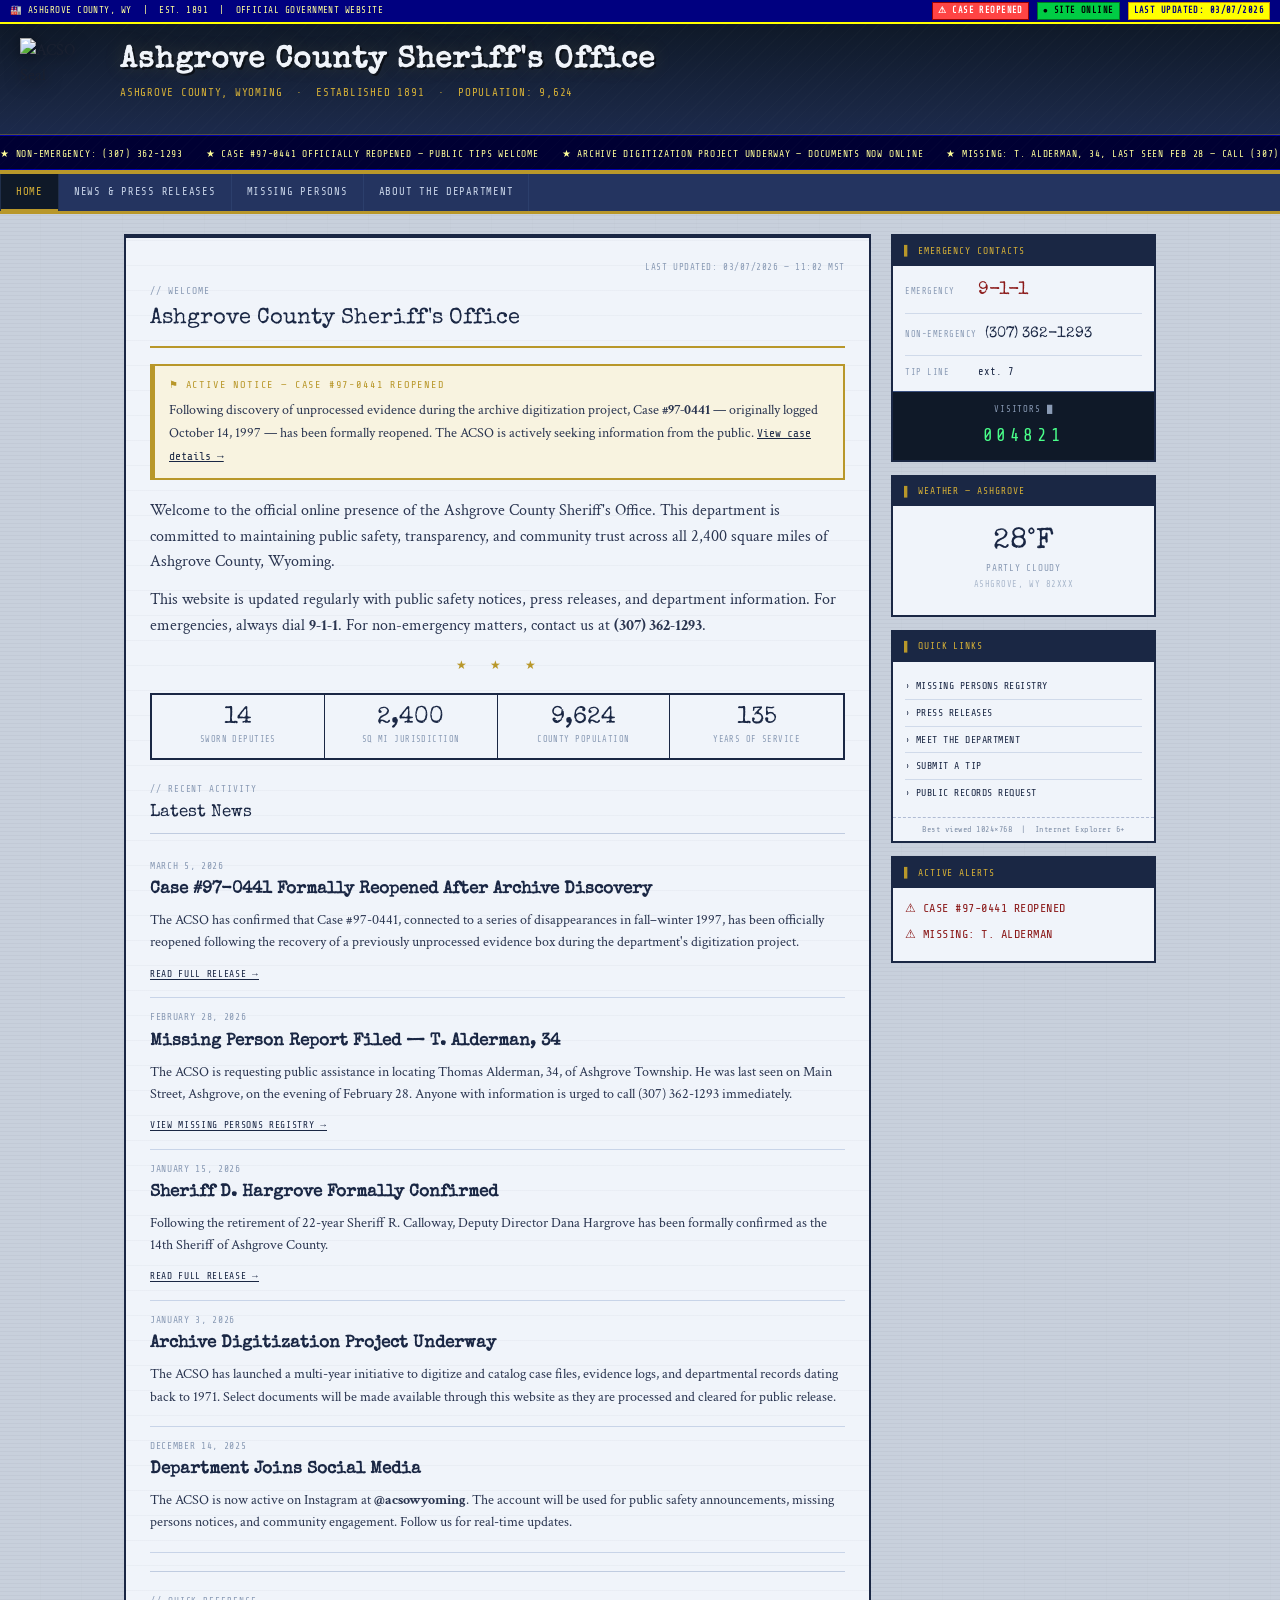
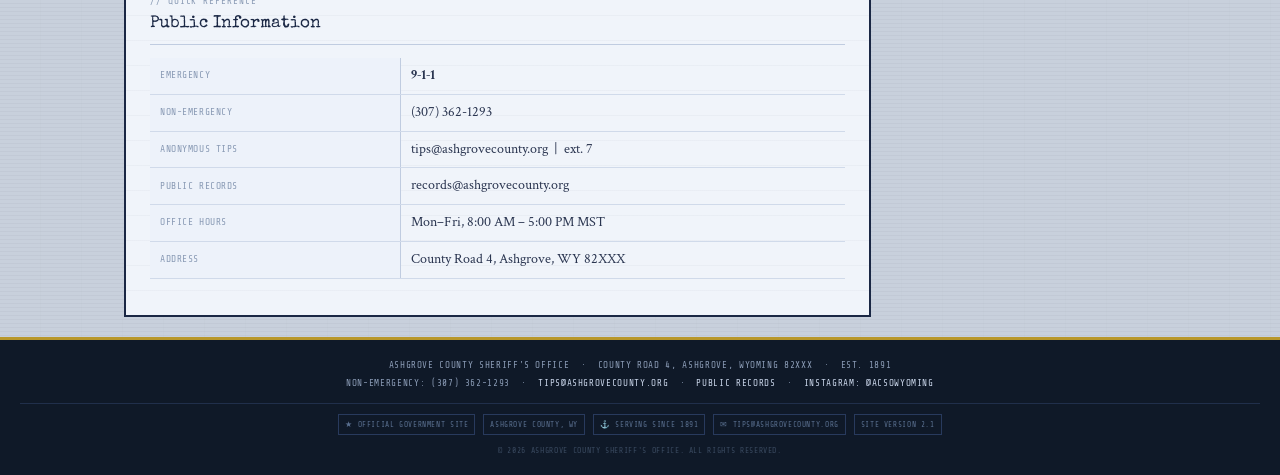
==== index.html @ 9a5e0163 "Rename Park County Police Instagram Handles.html to index.html" ====
<!DOCTYPE html>
<html lang="en">
<head>
  <meta charset="UTF-8"/>
  <meta name="viewport" content="width=device-width, initial-scale=1.0"/>
  <title>Ashgrove County Sheriff's Office — Official Site</title>
  <link rel="stylesheet" href="style.css"/>
</head>
<body>

<!-- 90s TOP BAR -->
<div id="topbar">
  <div id="topbar-left">&#127981; ASHGROVE COUNTY, WY &nbsp;|&nbsp; EST. 1891 &nbsp;|&nbsp; OFFICIAL GOVERNMENT WEBSITE</div>
  <div id="topbar-right">
    <span class="topbar-badge red">&#9888; CASE REOPENED</span>
    <span class="topbar-badge green">&#9679; SITE ONLINE</span>
    <span class="topbar-badge">Last Updated: 03/07/2026</span>
  </div>
</div>

<!-- HEADER -->
<div id="header">
  <div id="header-top">
    <img src="Ashgrove_County_Logo.png" alt="ACSO Seal"/>
    <div id="header-title">
      <h1>Ashgrove County Sheriff's Office</h1>
      <p>Ashgrove County, Wyoming &nbsp;&middot;&nbsp; Established 1891 &nbsp;&middot;&nbsp; Population: 9,624</p>
    </div>
  </div>
  <div class="marquee-bar">
    <span class="marquee-inner">&#9733; NON-EMERGENCY: (307) 362-1293 &nbsp;&nbsp; &#9733; CASE #97-0441 OFFICIALLY REOPENED &mdash; PUBLIC TIPS WELCOME &nbsp;&nbsp; &#9733; ARCHIVE DIGITIZATION PROJECT UNDERWAY &mdash; DOCUMENTS NOW ONLINE &nbsp;&nbsp; &#9733; MISSING: T. ALDERMAN, 34, LAST SEEN FEB 28 &mdash; CALL (307) 362-1293 &nbsp;&nbsp; &#9733; SERVING ASHGROVE COUNTY SINCE 1891 &nbsp;&nbsp; &#9733; ANONYMOUS TIP LINE: tips@ashgrovecounty.org &nbsp;&nbsp;</span>
  </div>
</div>

<!-- NAV -->
<nav>
  <button id="nav-toggle" onclick="document.getElementById('nav-menu').classList.toggle('open')">
    <div class="bars"><span></span><span></span><span></span></div>
    <span class="menu-label" id="menu-label-text">Menu</span>
  </button>
  <div id="nav-menu">
    <a href="#" id="nav-home" class="active" onclick="showPage('home',this);return false;">Home</a>
    <a href="#" id="nav-news" onclick="showPage('news',this);return false;">News &amp; Press Releases</a>
    <a href="#" id="nav-missing" onclick="showPage('missing',this);return false;">Missing Persons</a>
    <a href="#" id="nav-about" onclick="showPage('about',this);return false;">About the Department</a>
  </div>
</nav>

<!-- WRAPPER -->
<div id="wrapper">

  <!-- ══════════ HOME ══════════ -->
  <div id="page-home" class="page active">
    <div class="page-layout">
    <main>
      <div class="last-updated">Last updated: 03/07/2026 — 11:02 MST</div>
      <div class="page-title"><span>// Welcome</span>Ashgrove County Sheriff's Office</div>

      <div class="alert-box">
        <div class="alert-title">&#9873; Active Notice &mdash; Case #97-0441 Reopened</div>
        <p style="margin:0;">Following discovery of unprocessed evidence during the archive digitization project, Case <strong>#97-0441</strong> — originally logged October 14, 1997 — has been formally reopened. The ACSO is actively seeking information from the public. <a href="#" onclick="goTo('missing');return false;" style="color:var(--navy); font-family:'Share Tech Mono',monospace; font-size:0.78em;">View case details &rarr;</a></p>
      </div>

      <p>Welcome to the official online presence of the Ashgrove County Sheriff's Office. This department is committed to maintaining public safety, transparency, and community trust across all 2,400 square miles of Ashgrove County, Wyoming.</p>
      <p>This website is updated regularly with public safety notices, press releases, and department information. For emergencies, always dial <strong>9-1-1</strong>. For non-emergency matters, contact us at <strong>(307) 362-1293</strong>.</p>

      <div class="divider-stars">&#9733; &nbsp; &#9733; &nbsp; &#9733;</div>

      <div class="stats-bar">
        <div class="stat-item"><div class="stat-number">14</div><div class="stat-label">Sworn Deputies</div></div>
        <div class="stat-item"><div class="stat-number">2,400</div><div class="stat-label">Sq Mi Jurisdiction</div></div>
        <div class="stat-item"><div class="stat-number">9,624</div><div class="stat-label">County Population</div></div>
        <div class="stat-item"><div class="stat-number">135</div><div class="stat-label">Years of Service</div></div>
      </div>

      <div class="section-title"><span>// Recent Activity</span>Latest News</div>

      <div class="news-item">
        <div class="date">March 5, 2026</div>
        <h3>Case #97-0441 Formally Reopened After Archive Discovery</h3>
        <p>The ACSO has confirmed that Case #97-0441, connected to a series of disappearances in fall–winter 1997, has been officially reopened following the recovery of a previously unprocessed evidence box during the department's digitization project.</p>
        <a href="#" class="read-more" onclick="goTo('news');return false;">Read full release &rarr;</a>
      </div>

      <div class="news-item">
        <div class="date">February 28, 2026</div>
        <h3>Missing Person Report Filed — T. Alderman, 34</h3>
        <p>The ACSO is requesting public assistance in locating Thomas Alderman, 34, of Ashgrove Township. He was last seen on Main Street, Ashgrove, on the evening of February 28. Anyone with information is urged to call (307) 362-1293 immediately.</p>
        <a href="#" class="read-more" onclick="goTo('missing');return false;">View missing persons registry &rarr;</a>
      </div>

      <div class="news-item">
        <div class="date">January 15, 2026</div>
        <h3>Sheriff D. Hargrove Formally Confirmed</h3>
        <p>Following the retirement of 22-year Sheriff R. Calloway, Deputy Director Dana Hargrove has been formally confirmed as the 14th Sheriff of Ashgrove County.</p>
        <a href="#" class="read-more" onclick="goTo('news');return false;">Read full release &rarr;</a>
      </div>

      <div class="news-item">
        <div class="date">January 3, 2026</div>
        <h3>Archive Digitization Project Underway</h3>
        <p>The ACSO has launched a multi-year initiative to digitize and catalog case files, evidence logs, and departmental records dating back to 1971. Select documents will be made available through this website as they are processed and cleared for public release.</p>
      </div>

      <div class="news-item">
        <div class="date">December 14, 2025</div>
        <h3>Department Joins Social Media</h3>
        <p>The ACSO is now active on Instagram at <strong>@acsowyoming</strong>. The account will be used for public safety announcements, missing persons notices, and community engagement. Follow us for real-time updates.</p>
      </div>

      <div class="divider"></div>
      <div class="section-title"><span>// Quick Reference</span>Public Information</div>
      <table class="info-table">
        <tr><td>Emergency</td><td><strong>9-1-1</strong></td></tr>
        <tr><td>Non-Emergency</td><td>(307) 362-1293</td></tr>
        <tr><td>Anonymous Tips</td><td>tips@ashgrovecounty.org &nbsp;|&nbsp; ext. 7</td></tr>
        <tr><td>Public Records</td><td>records@ashgrovecounty.org</td></tr>
        <tr><td>Office Hours</td><td>Mon–Fri, 8:00 AM – 5:00 PM MST</td></tr>
        <tr><td>Address</td><td>County Road 4, Ashgrove, WY 82XXX</td></tr>
      </table>
    </main>

    <aside>
      <div class="sidebar-box">
        <div class="sidebar-box-title">Emergency Contacts</div>
        <div class="sidebar-box-body">
          <div class="contact-line"><span class="contact-label">Emergency</span><span class="contact-number emergency">9-1-1</span></div>
          <div class="contact-line"><span class="contact-label">Non-Emergency</span><span class="contact-number">(307) 362-1293</span></div>
          <div class="contact-line"><span class="contact-label">Tip Line</span><span style="font-family:'Share Tech Mono',monospace;font-size:0.65rem;color:var(--navy);">ext. 7</span></div>
        </div>
        <div class="counter-box">
          <div class="counter-label">Visitors <span class="blink">&#9608;</span></div>
          <div class="counter-digits" id="hit-counter">004821</div>
        </div>
      </div>

      <div class="sidebar-box">
        <div class="sidebar-box-title">Weather — Ashgrove</div>
        <div class="sidebar-box-body">
          <div class="weather-box">
            <div class="weather-temp">28°F</div>
            <div class="weather-desc">Partly Cloudy</div>
            <div class="weather-location">Ashgrove, WY 82XXX</div>
          </div>
        </div>
      </div>

      <div class="sidebar-box">
        <div class="sidebar-box-title">Quick Links</div>
        <div class="sidebar-box-body quick-links">
          <a href="#" onclick="goTo('missing');return false;">Missing Persons Registry</a>
          <a href="#" onclick="goTo('news');return false;">Press Releases</a>
          <a href="#" onclick="goTo('about');return false;">Meet the Department</a>
          <a href="#">Submit a Tip</a>
          <a href="#">Public Records Request</a>
        </div>
        <div class="best-viewed">Best viewed 1024×768 &nbsp;|&nbsp; Internet Explorer 6+</div>
      </div>

      <div class="sidebar-box">
        <div class="sidebar-box-title">Active Alerts</div>
        <div class="sidebar-box-body">
          <p style="font-size:0.75rem; color:var(--red); font-family:'Share Tech Mono',monospace; letter-spacing:0.04em;">&#9888; CASE #97-0441 REOPENED</p>
          <p style="font-size:0.75rem; color:var(--red); font-family:'Share Tech Mono',monospace; letter-spacing:0.04em;">&#9888; MISSING: T. ALDERMAN</p>
        </div>
      </div>
    </aside>
    </div>
  </div>

  <!-- ══════════ NEWS ══════════ -->
  <div id="page-news" class="page">
    <div class="page-layout">
    <main>
      <div class="last-updated">Last updated: 03/07/2026 — 09:45 MST</div>
      <div class="page-title"><span>// Public Communications</span>News &amp; Press Releases</div>

      <p>Official press releases and public statements from the Ashgrove County Sheriff's Office. All releases are archived and available upon public records request.</p>

      <!-- PR 1 -->
      <div class="press-release">
        <div class="press-release-header">
          <span class="pr-id">PR-2026-009</span>
          <span>March 5, 2026 &nbsp;&mdash;&nbsp; 10:30 MST</span>
        </div>
        <div class="press-release-body">
          <div class="pr-for-immediate">For Immediate Release</div>
          <h3>Case #97-0441 Formally Reopened Following Archive Discovery</h3>
          <p>ASHGROVE, WY — The Ashgrove County Sheriff's Office announced today the formal reopening of Case #97-0441, a missing persons investigation originally filed October 14, 1997 and marked unresolved in March 1998.</p>
          <p>The case was flagged for review after department staff, conducting routine cataloging as part of the ongoing archive digitization project, recovered a sealed evidence box associated with the original investigation. The box had been mislabeled and stored with unrelated records in an off-site facility. Contents of the box are currently under examination by Detective S. Dunmore and have not been disclosed publicly.</p>
          <p>Case #97-0441 was one of five missing persons reports filed in Ashgrove County between October 1997 and March 1998. The original lead investigator, <span class="redacted">████████████████</span>, was himself reported missing in December 1997 while the cases were ongoing. That disappearance — logged as Case #97-0591 — was never resolved and remains open.</p>
          <p>The public is encouraged to contact the ACSO with any information, however dated it may seem. Anonymous tips can be submitted via email at <strong>tips@ashgrovecounty.org</strong> or by calling ext. 7.</p>
          <div class="pr-contact">Contact: R. Voss, Public Information Officer &nbsp;|&nbsp; (307) 362-1293 ext. 4</div>
        </div>
      </div>

      <!-- PR 2 -->
      <div class="press-release">
        <div class="press-release-header">
          <span class="pr-id">PR-2026-007</span>
          <span>February 28, 2026 &nbsp;&mdash;&nbsp; 21:14 MST</span>
        </div>
        <div class="press-release-body">
          <div class="pr-for-immediate">For Immediate Release</div>
          <h3>Missing Person — Thomas R. Alderman, 34</h3>
          <p>ASHGROVE, WY — The Ashgrove County Sheriff's Office is requesting the public's assistance in locating Thomas Raymond Alderman, 34, of Ashgrove Township, Wyoming.</p>
          <p>Mr. Alderman was last seen on the evening of Saturday, February 28, 2026, in the vicinity of Main Street and Route 12 in downtown Ashgrove. He was wearing a dark green canvas jacket, blue jeans, and brown work boots. He is described as 5'11", 185 lbs, with brown hair and brown eyes.</p>
          <p>Mr. Alderman's vehicle — a 1998 dark blue Ford F-150, Wyoming plates <strong>WY-3841-K</strong> — has not been located. His employer reported him absent without contact on Monday, March 2. Family members state that Mr. Alderman had recently begun researching historical ACSO records and had spoken about "something he found" in the weeks prior to his disappearance.</p>
          <p>Anyone with information on Mr. Alderman's whereabouts is urged to contact the ACSO immediately at <strong>(307) 362-1293</strong>.</p>
          <div class="pr-contact">Contact: R. Voss, Public Information Officer &nbsp;|&nbsp; (307) 362-1293 ext. 4</div>
        </div>
      </div>

      <!-- PR 3 -->
      <div class="press-release">
        <div class="press-release-header">
          <span class="pr-id">PR-2026-003</span>
          <span>January 3, 2026 &nbsp;&mdash;&nbsp; 08:00 MST</span>
        </div>
        <div class="press-release-body">
          <h3>ACSO Launches Archive Digitization Initiative</h3>
          <p>ASHGROVE, WY — The Ashgrove County Sheriff's Office has commenced a multi-phase project to digitize, index, and archive departmental records dating back to 1971. The initiative, overseen by Records and Archives Coordinator B. Colton, is expected to run through late 2026.</p>
          <p>Phase one covers patrol logs, incident reports, and associated evidence documentation from 1971–1990. Phase two will address the period 1990–2005, which includes case files of particular historical interest. Digitized materials cleared for public release will be made available through this website.</p>
          <div class="pr-contact">Contact: B. Colton, Records &amp; Archives &nbsp;|&nbsp; (307) 362-1293 ext. 2</div>
        </div>
      </div>

      <!-- PR 4 -->
      <div class="press-release">
        <div class="press-release-header">
          <span class="pr-id">PR-2026-001</span>
          <span>January 15, 2026 &nbsp;&mdash;&nbsp; 14:00 MST</span>
        </div>
        <div class="press-release-body">
          <h3>Dana Hargrove Confirmed as 14th Sheriff of Ashgrove County</h3>
          <p>ASHGROVE, WY — Dana Hargrove has been formally sworn in as the 14th Sheriff of Ashgrove County, succeeding retiring Sheriff Robert Calloway, who served 22 years in the role. Sheriff Hargrove, who previously served as Undersheriff for six years, has 18 years total with the department. In a brief statement, Sheriff Hargrove cited the archive digitization initiative and "unfinished business in our own files" as top priorities for 2026.</p>
          <div class="pr-contact">Contact: R. Voss, Public Information Officer &nbsp;|&nbsp; (307) 362-1293 ext. 4</div>
        </div>
      </div>

      <!-- PR 5 -->
      <div class="press-release">
        <div class="press-release-header">
          <span class="pr-id">PR-2025-041</span>
          <span>December 14, 2025 &nbsp;&mdash;&nbsp; 09:00 MST</span>
        </div>
        <div class="press-release-body">
          <h3>ACSO Launches Official Social Media Presence</h3>
          <p>ASHGROVE, WY — The Ashgrove County Sheriff's Office has established an official Instagram account at <strong>@acsowyoming</strong>. The account will be used for public safety announcements, missing persons advisories, and community information. Members of the public are encouraged to follow the account for real-time updates.</p>
          <div class="pr-contact">Contact: R. Voss, Public Information Officer &nbsp;|&nbsp; (307) 362-1293 ext. 4</div>
        </div>
      </div>
    </main>

    <aside>
      <div class="sidebar-box">
        <div class="sidebar-box-title">Contact</div>
        <div class="sidebar-box-body">
          <div class="contact-line"><span class="contact-label">Emergency</span><span class="contact-number emergency">9-1-1</span></div>
          <div class="contact-line"><span class="contact-label">Non-Emergency</span><span class="contact-number">(307) 362-1293</span></div>
        </div>
      </div>
      <div class="sidebar-box">
        <div class="sidebar-box-title">Press Archive</div>
        <div class="sidebar-box-body quick-links">
          <a href="#">2026 Releases</a>
          <a href="#">2025 Releases</a>
          <a href="#">Public Records Request</a>
          <a href="#">Media Inquiries</a>
        </div>
      </div>
      <div class="sidebar-box">
        <div class="sidebar-box-title">Media Inquiries</div>
        <div class="sidebar-box-body">
          <p>Press inquiries can be directed to PIO R. Voss during office hours.</p>
          <p style="font-family:'Share Tech Mono',monospace; font-size:0.65rem; color:var(--navy);">(307) 362-1293 ext. 4</p>
        </div>
      </div>
    </aside>
    </div>
  </div>

  <!-- ══════════ MISSING PERSONS ══════════ -->
  <div id="page-missing" class="page">
    <div class="page-layout">
    <main>
      <div class="last-updated">Last updated: 03/07/2026 — 09:14 MST</div>
      <div class="page-title"><span>// Active &amp; Cold Cases</span>Missing Persons Registry</div>

      <p>The following individuals have been reported missing within Ashgrove County jurisdiction. Contact the ACSO immediately at <strong>(307) 362-1293</strong> or submit a tip at <strong>tips@ashgrovecounty.org</strong>.</p>

      <div class="alert-box-red">
        <div class="alert-title">&#9888; Note &mdash; 1997/1998 Case Files</div>
        Several entries from 1997–1998 are subject to ongoing redaction review as part of the reopened Case #97-0441 investigation. Full details will be released publicly as they are cleared. A previously unprocessed evidence box recovered January 2026 is under active examination.
      </div>

      <div class="mp-grid">
        <div class="mp-card">
          <div class="mp-card-header"><span>Case #97-0388</span><span class="status-cold">&#9679; Cold Case</span></div>
          <div class="mp-photo">Photo Unavailable<br/>[ See Physical File ]</div>
          <div class="mp-card-body">
            <h4><span class="redacted">████████████████</span></h4>
            <div class="mp-detail"><span class="label">Reported</span>Oct 22, 1997</div>
            <div class="mp-detail"><span class="label">Age at time</span><span class="redacted">██</span> / <span class="redacted">████████</span></div>
            <div class="mp-detail"><span class="label">Last seen</span>Rural Rt. 4, Ashgrove Co.</div>
            <div class="mp-detail"><span class="label">Circumstances</span>Vehicle found; no occupant</div>
            <div class="mp-detail"><span class="label">Status</span>Unresolved</div>
          </div>
        </div>

        <div class="mp-card">
          <div class="mp-card-header"><span>Case #97-0441</span><span class="status-reopened">&#9679; Reopened</span></div>
          <div class="mp-photo">Photo On File<br/>[ Access Restricted ]</div>
          <div class="mp-card-body">
            <h4><span class="redacted">████████████████</span></h4>
            <div class="mp-detail"><span class="label">Reported</span>Oct 14, 1997</div>
            <div class="mp-detail"><span class="label">Age at time</span><span class="redacted">██</span> / <span class="redacted">████████</span></div>
            <div class="mp-detail"><span class="label">Last seen</span>Ashgrove Township</div>
            <div class="mp-detail"><span class="label">Circumstances</span>No forced entry; door unlocked</div>
            <div class="mp-detail"><span class="label">Status</span>Under Active Review</div>
          </div>
        </div>

        <div class="mp-card">
          <div class="mp-card-header"><span>Case #97-0509</span><span class="status-cold">&#9679; Cold Case</span></div>
          <div class="mp-photo">Photo Unavailable<br/>[ See Physical File ]</div>
          <div class="mp-card-body">
            <h4><span class="redacted">████████████████</span></h4>
            <div class="mp-detail"><span class="label">Reported</span>Nov 30, 1997</div>
            <div class="mp-detail"><span class="label">Age at time</span><span class="redacted">██</span> / <span class="redacted">████████</span></div>
            <div class="mp-detail"><span class="label">Last seen</span>Rural Rt. 7, Ashgrove Co.</div>
            <div class="mp-detail"><span class="label">Circumstances</span>Did not return from hike</div>
            <div class="mp-detail"><span class="label">Status</span>Unresolved</div>
          </div>
        </div>

        <div class="mp-card">
          <div class="mp-card-header"><span>Case #97-0591</span><span class="status-cold">&#9679; Cold Case</span></div>
          <div class="mp-photo">Photo On File<br/>[ Access Restricted ]</div>
          <div class="mp-card-body">
            <h4>Det. <span class="redacted">████████████████</span></h4>
            <div class="mp-detail"><span class="label">Reported</span>Dec 9, 1997</div>
            <div class="mp-detail"><span class="label">Age at time</span>38 / Male</div>
            <div class="mp-detail"><span class="label">Last seen</span>ACSO Field Office, Rt. 12</div>
            <div class="mp-detail"><span class="label">Circumstances</span>Did not report for duty; vehicle recovered 2 mi. east</div>
            <div class="mp-detail"><span class="label">Note</span><em>Was lead investigator on #97-0441 at time of disappearance</em></div>
            <div class="mp-detail"><span class="label">Status</span>Unresolved</div>
          </div>
        </div>

        <div class="mp-card">
          <div class="mp-card-header"><span>Case #98-0012</span><span class="status-cold">&#9679; Cold Case</span></div>
          <div class="mp-photo">Photo Unavailable<br/>[ See Physical File ]</div>
          <div class="mp-card-body">
            <h4><span class="redacted">████████████████</span></h4>
            <div class="mp-detail"><span class="label">Reported</span>Jan 9, 1998</div>
            <div class="mp-detail"><span class="label">Age at time</span><span class="redacted">██</span> / <span class="redacted">████████</span></div>
            <div class="mp-detail"><span class="label">Last seen</span>Rural Rt. 12, Ashgrove Co.</div>
            <div class="mp-detail"><span class="label">Circumstances</span>No signs of struggle at residence</div>
            <div class="mp-detail"><span class="label">Status</span>Unresolved</div>
          </div>
        </div>

        <div class="mp-card">
          <div class="mp-card-header"><span>Case #26-0031</span><span class="status-active">&#9679; Active</span></div>
          <div class="mp-photo">Photo On File<br/>[ Contact ACSO for Description ]</div>
          <div class="mp-card-body">
            <h4>Thomas R. Alderman</h4>
            <div class="mp-detail"><span class="label">Reported</span>Feb 28, 2026</div>
            <div class="mp-detail"><span class="label">Age</span>34 / Male</div>
            <div class="mp-detail"><span class="label">Last seen</span>Main St. &amp; Rt. 12, Ashgrove</div>
            <div class="mp-detail"><span class="label">Vehicle</span>1998 Ford F-150, dark blue, WY-3841-K</div>
            <div class="mp-detail"><span class="label">Note</span><em>Had been researching historical ACSO records prior to disappearance</em></div>
            <div class="mp-detail"><span class="label">Status</span>Active Investigation</div>
          </div>
        </div>
      </div>

      <hr class="divider"/>
      <p style="font-size:0.8rem; color:#778899;">This registry reflects cases within ACSO jurisdiction only. For statewide missing persons information, contact the Wyoming Division of Criminal Investigation (DCI) or the National Missing and Unidentified Persons System (NamUs).</p>
    </main>

    <aside>
      <div class="sidebar-box">
        <div class="sidebar-box-title">Contact</div>
        <div class="sidebar-box-body">
          <div class="contact-line"><span class="contact-label">Emergency</span><span class="contact-number emergency">9-1-1</span></div>
          <div class="contact-line"><span class="contact-label">Non-Emergency</span><span class="contact-number">(307) 362-1293</span></div>
        </div>
      </div>
      <div class="sidebar-box">
        <div class="sidebar-box-title">Submit a Tip</div>
        <div class="sidebar-box-body">
          <p>Tips can be submitted anonymously. All information is treated with strict confidentiality.</p>
          <p style="font-family:'Share Tech Mono',monospace;font-size:0.65rem;color:var(--navy);">tips@ashgrovecounty.org</p>
          <p style="font-family:'Share Tech Mono',monospace;font-size:0.65rem;color:var(--navy);">(307) 362-1293 ext. 7</p>
        </div>
      </div>
      <div class="sidebar-box">
        <div class="sidebar-box-title">Case Summary</div>
        <div class="sidebar-box-body">
          <div class="contact-line"><span class="contact-label">Active</span><span style="color:var(--red);font-family:'Special Elite',serif;font-size:1rem;">1</span></div>
          <div class="contact-line"><span class="contact-label">Reopened</span><span style="color:#66ccff;font-family:'Special Elite',serif;font-size:1rem;">1</span></div>
          <div class="contact-line"><span class="contact-label">Cold Cases</span><span style="color:var(--gold);font-family:'Special Elite',serif;font-size:1rem;">4</span></div>
        </div>
      </div>
    </aside>
    </div>
  </div>

  <!-- ══════════ ABOUT ══════════ -->
  <div id="page-about" class="page">
    <div class="page-layout">
    <main>
      <div class="last-updated">Last updated: 01/15/2026 — 14:33 MST</div>
      <div class="page-title"><span>// Department Info</span>About the Ashgrove County Sheriff's Office</div>

      <p>The Ashgrove County Sheriff's Office was established in 1891, the same year Wyoming achieved statehood. For over 130 years, the department has served the residents of Ashgrove County with a commitment to integrity, professionalism, and public safety.</p>
      <p>Our jurisdiction covers approximately 2,400 square miles of high plains and mountain terrain in central Wyoming. The ACSO operates as the primary law enforcement agency for all unincorporated areas of the county, working in close coordination with the Wyoming Highway Patrol, Wyoming DCI, and neighboring county agencies.</p>

      <div class="section-title"><span>// Personnel</span>Department Leadership</div>

      <div class="staff-grid">
        <div class="staff-card">
          <div class="rank">Sheriff</div>
          <h4>Dana Hargrove</h4>
          <p>Confirmed January 2026. Previously Undersheriff for 6 years. 18 years total with the ACSO. Overseeing the current archival review and reopened 1997 investigation.</p>
          <span class="badge-years">18 yrs service</span>
        </div>
        <div class="staff-card">
          <div class="rank">Undersheriff</div>
          <h4>Marcus Trellis</h4>
          <p>17 years with the department. Manages daily operations, personnel, and inter-agency coordination. Acting Sheriff during Hargrove's field duties.</p>
          <span class="badge-years">17 yrs service</span>
        </div>
        <div class="staff-card">
          <div class="rank">Chief Deputy</div>
          <h4>Paul Wainwright</h4>
          <p>Leads patrol division across county routes and rural areas. Coordinates directly with Wyoming Highway Patrol on road incidents and county boundary cases.</p>
          <span class="badge-years">11 yrs service</span>
        </div>
        <div class="staff-card">
          <div class="rank">Detective</div>
          <h4>Sandra Dunmore</h4>
          <p>Investigative division lead. Currently assigned to Case #97-0441 review and the Alderman missing persons case. Joined ACSO after 8 years with Wyoming DCI.</p>
          <span class="badge-years">4 yrs service</span>
        </div>
        <div class="staff-card">
          <div class="rank">Records &amp; Archives</div>
          <h4>Ben Colton</h4>
          <p>Overseeing the archive digitization project. Recovered the previously unprocessed evidence box associated with Case #97-0441 during routine Phase 2 cataloging.</p>
          <span class="badge-years">9 yrs service</span>
        </div>
        <div class="staff-card">
          <div class="rank">Public Information</div>
          <h4>Ruth Voss</h4>
          <p>Handles all press inquiries, public records requests, and social media. Primary point of contact for media regarding the reopened 1997 case files.</p>
          <span class="badge-years">6 yrs service</span>
        </div>
      </div>

      <div class="divider-stars">&#9733; &nbsp; &#9733; &nbsp; &#9733;</div>

      <div class="section-title"><span>// By the Numbers</span>Department Overview</div>
      <table class="info-table">
        <tr><td>Founded</td><td>1891 — by first Sheriff Elias Mossler following Wyoming statehood</td></tr>
        <tr><td>Current Sheriff</td><td>Dana Hargrove (confirmed Jan. 2026)</td></tr>
        <tr><td>Sworn Deputies</td><td>14</td></tr>
        <tr><td>Civilian Staff</td><td>6</td></tr>
        <tr><td>Jurisdiction</td><td>~2,400 sq mi — all unincorporated Ashgrove County</td></tr>
        <tr><td>County Population</td><td>9,624 (2020 Census)</td></tr>
        <tr><td>Patrol Vehicles</td><td>8 active units</td></tr>
        <tr><td>Dispatch</td><td>24/7 — shared with Ashgrove County Fire Dept.</td></tr>
      </table>

      <div class="section-title"><span>// History</span>Department Timeline</div>
      <ul class="timeline">
        <li>
          <span class="timeline-year">1891</span>
          <div class="timeline-text"><strong>Department founded</strong> by first Sheriff Elias Mossler following Wyoming statehood. Original staff: two deputies, one office on Ashgrove Township main road.</div>
        </li>
        <li>
          <span class="timeline-year">1923</span>
          <div class="timeline-text"><strong>New headquarters constructed</strong> on County Road 4. Building still in use today; renovated in 1967 and 2004.</div>
        </li>
        <li>
          <span class="timeline-year">1958</span>
          <div class="timeline-text"><strong>First patrol vehicles introduced.</strong> Prior to this, deputies patrolled on horseback or in personal vehicles.</div>
        </li>
        <li>
          <span class="timeline-year">1974</span>
          <div class="timeline-text"><strong>Dispatch center established</strong> in coordination with Ashgrove County Fire. 24-hour coverage began the following year.</div>
        </li>
        <li>
          <span class="timeline-year" style="background:#5a1010;">1997</span>
          <div class="timeline-text"><strong>Series of unresolved disappearances</strong> — fall through winter. Five missing persons reports filed between October 1997 and March 1998. Lead investigator <span class="redacted">████████████████</span> (Case #97-0591) disappeared December 9, 1997 while actively working the cases. Investigation stalled. All cases marked unresolved and archived in 1998. <span style="font-family:'Share Tech Mono',monospace;font-size:0.75em;color:var(--red);">[ CASE #97-0441 REOPENED 2026 ]</span></div>
        </li>
        <li>
          <span class="timeline-year">2004</span>
          <div class="timeline-text"><strong>Sheriff R. Calloway elected.</strong> Served 22 years. Oversaw department growth from 8 to 14 sworn deputies.</div>
        </li>
        <li>
          <span class="timeline-year">2026</span>
          <div class="timeline-text"><strong>Sheriff D. Hargrove confirmed.</strong> Archive digitization project launched. Evidence box from 1997 investigation recovered. Case #97-0441 formally reopened, February 28: Thomas Alderman reported missing.</div>
        </li>
      </ul>
    </main>

    <aside>
      <div class="sidebar-box">
        <div class="sidebar-box-title">Contact</div>
        <div class="sidebar-box-body">
          <div class="contact-line"><span class="contact-label">Emergency</span><span class="contact-number emergency">9-1-1</span></div>
          <div class="contact-line"><span class="contact-label">Non-Emergency</span><span class="contact-number">(307) 362-1293</span></div>
          <div class="contact-line">
            <span class="contact-label">Address</span>
            <span style="font-size:0.78rem;color:#445570;">County Road 4<br/>Ashgrove, WY 82XXX</span>
          </div>
        </div>
      </div>
      <div class="sidebar-box">
        <div class="sidebar-box-title">Department Facts</div>
        <div class="sidebar-box-body quick-links">
          <a href="#">Est. 1891</a>
          <a href="#">14 Sworn Deputies</a>
          <a href="#">2,400 sq mi Jurisdiction</a>
          <a href="#">Population Served: 9,624</a>
          <a href="#">135 Years of Service</a>
        </div>
      </div>
      <div class="sidebar-box">
        <div class="sidebar-box-title">Related Agencies</div>
        <div class="sidebar-box-body quick-links">
          <a href="#">Wyoming Highway Patrol</a>
          <a href="#">Wyoming DCI</a>
          <a href="#">Ashgrove Co. Fire Dept.</a>
          <a href="#">Wyoming Attorney General</a>
        </div>
      </div>
    </aside>
    </div>
  </div>

</div>

<!-- FOOTER -->
<footer>
  <div>Ashgrove County Sheriff's Office &nbsp;&middot;&nbsp; County Road 4, Ashgrove, Wyoming 82XXX &nbsp;&middot;&nbsp; Est. 1891</div>
  <div id="footer-line2">Non-Emergency: (307) 362-1293 &nbsp;&middot;&nbsp; <a href="#">tips@ashgrovecounty.org</a> &nbsp;&middot;&nbsp; <a href="#">Public Records</a> &nbsp;&middot;&nbsp; <a href="#">Instagram: @acsowyoming</a></div>
  <div class="footer-badges">
    <span class="footer-badge">&#9733; Official Government Site</span>
    <span class="footer-badge">Ashgrove County, WY</span>
    <span class="footer-badge">&#9875; Serving Since 1891</span>
    <span class="footer-badge">&#9993; tips@ashgrovecounty.org</span>
    <span class="footer-badge">Site Version 2.1</span>
  </div>
  <div style="margin-top:8px;font-size:0.5rem;color:#3a4a60;">&copy; 2026 Ashgrove County Sheriff's Office. All rights reserved.</div>
</footer>
<script src="script.js"></script>

</body>
</html>
---- style.css ----
@import url('https://fonts.googleapis.com/css2?family=Special+Elite&family=Share+Tech+Mono&family=Crimson+Text:ital,wght@0,400;0,600;1,400&display=swap');

    :root {
      --navy: #1a2744;
      --navy-light: #243460;
      --navy-dark: #0f1928;
      --grey: #8a9bb5;
      --grey-light: #c8d4e8;
      --grey-lighter: #dce4f0;
      --white: #f0f4fa;
      --gold: #b8972a;
      --gold-light: #d4af37;
      --red: #8b1a1a;
      --red-light: #c0392b;
      --text: #1a2030;
      --border: #3a5080;
      --bg: #c8d0dc;
    }

    *, *::before, *::after { margin:0; padding:0; box-sizing:border-box; }
    html { overflow-x:hidden; }

    body {
      overflow-x:hidden;
      width:100%; max-width:100vw;
      background-color: var(--bg);
      background-image:
        repeating-linear-gradient(0deg, transparent, transparent 3px, rgba(0,0,20,0.03) 3px, rgba(0,0,20,0.03) 4px),
        repeating-linear-gradient(90deg, transparent, transparent 40px, rgba(0,0,20,0.01) 40px, rgba(0,0,20,0.01) 41px);
      font-family: 'Crimson Text', Georgia, serif;
      color: var(--text);
      font-size: 16px;
      line-height: 1.6;
    }

    /* ══ 90s TOP BAR ══ */
    #topbar {
      background: #000080;
      padding: 2px 10px;
      display:flex; align-items:center; justify-content:space-between; flex-wrap:wrap; gap:4px;
      border-bottom: 2px solid #ffff00;
    }
    #topbar-left {
      font-family: 'Share Tech Mono', monospace;
      font-size: 0.58rem;
      color: #ffff99;
      letter-spacing:0.05em;
    }
    #topbar-right {
      display:flex; align-items:center; gap:8px;
    }
    .topbar-badge {
      font-family: 'Share Tech Mono', monospace;
      font-size: 0.54rem;
      background: #ffff00;
      color: #000080;
      padding: 1px 5px;
      font-weight: bold;
      text-transform: uppercase;
      letter-spacing: 0.05em;
      border: 1px solid #cc9900;
    }
    .topbar-badge.red { background:#ff4444; color:#fff; border-color:#990000; }
    .topbar-badge.green { background:#00cc44; color:#000; border-color:#007722; }

    /* ══ HEADER ══ */
    #header {
      background: linear-gradient(180deg, var(--navy-dark) 0%, var(--navy) 60%, #1e2e58 100%);
      border-bottom: 4px solid var(--gold);
      position: relative;
      overflow: hidden;
    }
    #header::before {
      content:'';
      position:absolute; inset:0;
      background: repeating-linear-gradient(
        -45deg,
        transparent, transparent 8px,
        rgba(255,255,255,0.012) 8px, rgba(255,255,255,0.012) 9px
      );
      pointer-events:none;
    }
    #header-top {
      display:flex; align-items:center; gap:18px;
      padding: 14px 20px;
      border-bottom: 1px solid rgba(184,151,42,0.35);
      position:relative;
    }
    #header-top img {
      width:82px; height:82px;
      object-fit:contain;
      filter:drop-shadow(0 2px 8px rgba(0,0,0,0.6));
      flex-shrink:0;
    }
    #header-title { flex:1; min-width:0; }
    #header-title h1 {
      font-family:'Special Elite', serif;
      font-size: clamp(1rem, 3.5vw, 1.9rem);
      color: var(--white);
      letter-spacing:0.03em;
      line-height:1.15;
      text-shadow: 2px 2px 0 rgba(0,0,0,0.5), 0 0 20px rgba(184,151,42,0.2);
      word-break:break-word;
    }
    #header-title p {
      font-family:'Share Tech Mono', monospace;
      font-size: clamp(0.48rem, 1.4vw, 0.68rem);
      color: var(--gold-light);
      letter-spacing:0.07em;
      text-transform:uppercase;
      margin-top:5px;
      word-break:break-word;
    }
    /* 90s "OFFICIAL SITE" badge in header */
    #official-badge {
      flex-shrink:0;
      text-align:center;
      border: 2px solid var(--gold);
      padding: 6px 10px;
      background: rgba(0,0,0,0.3);
      display:none;
    }
    #official-badge div:first-child {
      font-family:'Share Tech Mono', monospace;
      font-size:0.5rem;
      color: var(--gold-light);
      letter-spacing:0.12em;
      text-transform:uppercase;
    }
    #official-badge div:last-child {
      font-family:'Special Elite', serif;
      font-size:1.1rem;
      color: var(--gold-light);
      line-height:1;
    }

    /* ══ MARQUEE ══ */
    .marquee-bar {
      background: #000033;
      padding: 4px 0;
      overflow:hidden;
      border-top: 1px solid #0000aa;
      border-bottom: 1px solid #0000aa;
      width:100%;
    }
    .marquee-inner {
      display:inline-block;
      white-space:nowrap;
      animation: marquee 40s linear infinite;
      font-family:'Share Tech Mono', monospace;
      font-size:0.6rem;
      letter-spacing:0.08em;
      color: #ffff99;
      text-transform:uppercase;
    }
    @keyframes marquee {
      0%   { transform: translateX(100vw); }
      100% { transform: translateX(-100%); }
    }

    /* ══ NAV ══ */
    nav {
      background: var(--navy-light);
      border-bottom: 3px solid var(--gold);
      display:flex; flex-wrap:wrap;
    }
    #nav-toggle {
      display:none;
      background:none; border:none; cursor:pointer;
      padding:10px 14px;
      align-items:center; gap:10px;
      width:100%;
      border-bottom: 1px solid rgba(58,80,128,0.4);
    }
    #nav-toggle .bars { display:flex; flex-direction:column; gap:4px; }
    #nav-toggle .bars span { display:block; width:18px; height:2px; background:var(--grey-light); }
    #nav-toggle .menu-label {
      font-family:'Share Tech Mono', monospace;
      font-size:0.62rem; letter-spacing:0.1em;
      color:var(--grey-light); text-transform:uppercase;
    }
    #nav-menu { display:flex; flex-wrap:wrap; flex:1; }
    nav a {
      font-family:'Share Tech Mono', monospace;
      font-size:0.66rem; letter-spacing:0.07em;
      text-transform:uppercase;
      color:var(--grey-light);
      text-decoration:none;
      padding:10px 15px;
      border-right: 1px solid rgba(58,80,128,0.4);
      transition:background 0.12s, color 0.12s;
      position:relative;
      white-space:nowrap;
    }
    nav a:first-child { border-left: 1px solid rgba(58,80,128,0.4); }
    nav a:hover, nav a.active { background:var(--navy-dark); color:var(--gold-light); }
    nav a.active::after {
      content:'';
      position:absolute;
      bottom:0; left:0; right:0;
      height:2px; background:var(--gold);
    }

    /* ══ LAYOUT ══ */
    #wrapper { max-width:1060px; margin:0 auto; padding:20px 14px; }
    .page { display:none; }
    .page.active { display:block; }
    .page-layout {
      display:grid;
      grid-template-columns: 1fr 265px;
      gap:20px;
      align-items:start;
    }

    /* ══ MAIN ══ */
    main {
      background: var(--white);
      border: 2px solid var(--navy);
      border-top: 4px solid var(--navy);
      padding:22px 24px;
      min-width:0;
      /* subtle paper texture */
      background-image: repeating-linear-gradient(
        0deg, transparent, transparent 24px,
        rgba(26,39,68,0.03) 24px, rgba(26,39,68,0.03) 25px
      );
    }

    .page-title {
      font-family:'Special Elite', serif;
      font-size:1.35rem;
      color:var(--navy);
      border-bottom: 2px solid var(--gold);
      padding-bottom:9px;
      margin-bottom:16px;
    }
    .page-title span {
      font-family:'Share Tech Mono', monospace;
      font-size:0.6rem;
      color:var(--grey);
      letter-spacing:0.1em;
      text-transform:uppercase;
      display:block;
      margin-bottom:3px;
    }
    .section-title {
      font-family:'Special Elite', serif;
      font-size:1.05rem;
      color:var(--navy);
      border-bottom: 1px solid #c0cce0;
      padding-bottom:6px;
      margin:22px 0 13px;
    }
    .section-title span {
      font-family:'Share Tech Mono', monospace;
      font-size:0.58rem;
      color:var(--grey);
      letter-spacing:0.1em;
      text-transform:uppercase;
      display:block;
      margin-bottom:3px;
    }
    p { margin-bottom:12px; color:#2a3550; }
    .divider { border:none; border-top:1px solid #c0cce0; margin:18px 0; }
    .last-updated {
      font-family:'Share Tech Mono', monospace;
      font-size:0.57rem; color:var(--grey);
      letter-spacing:0.06em;
      text-align:right;
      margin-bottom:9px;
      text-transform:uppercase;
    }
    .redacted {
      background:var(--navy-dark);
      color:var(--navy-dark);
      padding:0 3px;
      user-select:none;
      cursor:not-allowed;
    }

    /* ══ 90s DECORATIVE ELEMENTS ══ */
    .divider-stars {
      text-align:center;
      font-size:0.75rem;
      color:var(--gold);
      letter-spacing:0.3em;
      margin:18px 0;
    }
    .notice-stamp {
      display:inline-block;
      border: 3px solid var(--red);
      color: var(--red);
      font-family:'Share Tech Mono', monospace;
      font-size:0.65rem;
      letter-spacing:0.15em;
      text-transform:uppercase;
      padding:3px 8px;
      transform:rotate(-2deg);
      margin-bottom:6px;
      opacity:0.85;
    }
    .classified-bar {
      background: var(--navy-dark);
      color: var(--gold-light);
      font-family:'Share Tech Mono', monospace;
      font-size:0.6rem;
      letter-spacing:0.2em;
      text-transform:uppercase;
      text-align:center;
      padding:4px;
      margin:8px 0;
    }

    /* ══ ALERTS ══ */
    .alert-box {
      background:#f8f3e0;
      border:2px solid var(--gold);
      border-left:5px solid var(--gold);
      padding:11px 14px;
      margin-bottom:18px;
      font-size:0.9rem;
    }
    .alert-box .alert-title {
      font-family:'Share Tech Mono', monospace;
      font-size:0.64rem;
      text-transform:uppercase;
      letter-spacing:0.08em;
      color:var(--gold);
      margin-bottom:5px;
    }
    .alert-box-red {
      background:#faeaea;
      border:2px solid var(--red);
      border-left:5px solid var(--red);
      padding:11px 14px;
      margin-bottom:18px;
      font-size:0.9rem;
    }
    .alert-box-red .alert-title {
      font-family:'Share Tech Mono', monospace;
      font-size:0.64rem;
      text-transform:uppercase;
      letter-spacing:0.08em;
      color:var(--red);
      margin-bottom:5px;
    }

    /* ══ STATS BAR ══ */
    .stats-bar {
      display:grid;
      grid-template-columns:repeat(4,1fr);
      gap:0;
      border:2px solid var(--navy);
      margin-bottom:20px;
      background:var(--navy);
    }
    .stat-item {
      background:var(--white);
      padding:11px 8px;
      text-align:center;
      border-right:1px solid var(--navy);
    }
    .stat-item:last-child { border-right:none; }
    .stat-number { font-family:'Special Elite', serif; font-size:1.5rem; color:var(--navy); line-height:1; }
    .stat-label { font-family:'Share Tech Mono', monospace; font-size:0.54rem; color:var(--grey); text-transform:uppercase; letter-spacing:0.05em; margin-top:3px; }

    /* ══ NEWS ══ */
    .news-item { border-bottom:1px solid #c8d4e8; padding:12px 0; }
    .news-item:last-child { border-bottom:none; }
    .news-item .date { font-family:'Share Tech Mono', monospace; font-size:0.6rem; color:var(--grey); letter-spacing:0.07em; text-transform:uppercase; }
    .news-item h3 { font-family:'Special Elite', serif; font-size:1.05rem; color:var(--navy); margin:3px 0 5px; }
    .news-item p { font-size:0.87rem; margin:0 0 6px; }
    .read-more {
      font-family:'Share Tech Mono', monospace;
      font-size:0.6rem; letter-spacing:0.07em;
      text-transform:uppercase;
      color:var(--navy);
      text-decoration:none;
      border-bottom:1px solid var(--navy);
    }
    .read-more:hover { color:var(--gold); border-color:var(--gold); }

    /* ══ TABLE ══ */
    .info-table { width:100%; border-collapse:collapse; font-size:0.85rem; margin-bottom:14px; }
    .info-table td { padding:7px 10px; border-bottom:1px solid #d0daea; color:#2a3550; word-break:break-word; }
    .info-table td:first-child {
      font-family:'Share Tech Mono', monospace;
      font-size:0.6rem; text-transform:uppercase;
      letter-spacing:0.06em; color:var(--grey);
      width:36%; background:#edf2fa;
      border-right:1px solid #c0cce0;
    }

    /* ══ PRESS RELEASES ══ */
    .press-release { border:2px solid var(--navy); margin-bottom:18px; }
    .press-release-header {
      background:var(--navy);
      padding:8px 14px;
      display:flex; justify-content:space-between; align-items:center; flex-wrap:wrap; gap:4px;
    }
    .press-release-header span { font-family:'Share Tech Mono', monospace; font-size:0.6rem; text-transform:uppercase; letter-spacing:0.07em; color:var(--grey-light); }
    .press-release-header .pr-id { color:var(--gold-light); }
    .press-release-body { padding:16px 18px; }
    .press-release-body h3 { font-family:'Special Elite', serif; font-size:1.05rem; color:var(--navy); margin-bottom:8px; }
    .press-release-body p { font-size:0.86rem; margin-bottom:9px; }
    .pr-for-immediate { font-family:'Share Tech Mono', monospace; font-size:0.58rem; text-transform:uppercase; letter-spacing:0.1em; color:var(--red); margin-bottom:8px; }
    .pr-contact { font-family:'Share Tech Mono', monospace; font-size:0.58rem; color:var(--grey); margin-top:10px; border-top:1px solid #c0cce0; padding-top:8px; }

    /* ══ STAFF ══ */
    .staff-grid { display:grid; grid-template-columns:1fr 1fr; gap:10px; margin-bottom:14px; }
    .staff-card { background:var(--grey-lighter); border:1px solid #b0bcd4; border-left:4px solid var(--navy); padding:11px 13px; }
    .staff-card .rank { font-family:'Share Tech Mono', monospace; font-size:0.58rem; text-transform:uppercase; letter-spacing:0.08em; color:var(--gold); }
    .staff-card h4 { font-family:'Special Elite', serif; font-size:1rem; color:var(--navy); margin:3px 0 5px; }
    .staff-card p { font-size:0.8rem; margin:0; color:#445570; }
    .staff-card .badge-years {
      display:inline-block;
      background:var(--navy);
      color:var(--gold-light);
      font-family:'Share Tech Mono', monospace;
      font-size:0.5rem;
      padding:1px 5px;
      letter-spacing:0.07em;
      text-transform:uppercase;
      margin-top:4px;
    }

    /* ══ TIMELINE ══ */
    .timeline { margin:0 0 14px; padding:0; list-style:none; }
    .timeline li { display:flex; gap:12px; padding-bottom:14px; position:relative; }
    .timeline li::before {
      content:'';
      position:absolute;
      left:34px; top:22px; bottom:0;
      width:1px; background:#b0bcd4;
    }
    .timeline li:last-child::before { display:none; }
    .timeline-year {
      font-family:'Share Tech Mono', monospace;
      font-size:0.6rem;
      color:var(--white);
      background:var(--navy);
      padding:3px 5px;
      min-width:38px;
      text-align:center;
      height:fit-content;
      margin-top:2px;
      flex-shrink:0;
    }
    .timeline-year.redacted-year { background:var(--navy-dark); color:var(--navy-dark); }
    .timeline-text { font-size:0.85rem; color:#2a3550; min-width:0; }
    .timeline-text strong { color:var(--navy); }

    /* ══ MISSING PERSONS ══ */
    .mp-grid { display:grid; grid-template-columns:1fr 1fr; gap:13px; margin-bottom:16px; }
    .mp-card { border:2px solid var(--navy); overflow:hidden; }
    .mp-card-header {
      background:var(--navy);
      padding:6px 11px;
      display:flex; justify-content:space-between; flex-wrap:wrap; gap:4px;
    }
    .mp-card-header span { font-family:'Share Tech Mono', monospace; font-size:0.58rem; text-transform:uppercase; letter-spacing:0.06em; color:var(--grey-light); }
    .status-active { color:#ff9999 !important; }
    .status-cold { color:var(--gold-light) !important; }
    .status-reopened { color:#66ccff !important; }
    .mp-photo {
      width:100%; height:115px;
      background: repeating-linear-gradient(
        45deg,
        #c8d4e8, #c8d4e8 6px,
        #b8c8e0 6px, #b8c8e0 7px
      );
      display:flex; align-items:center; justify-content:center;
      font-family:'Share Tech Mono', monospace;
      font-size:0.54rem; color:#6080a0;
      letter-spacing:0.07em; text-transform:uppercase;
      border-bottom:1px solid var(--navy);
      text-align:center; padding:8px;
      position:relative;
    }
    .mp-photo::before {
      content:'[  ]';
      position:absolute;
      top:8px; left:8px;
      font-size:0.8rem;
      color:#8090b0;
      opacity:0.5;
    }
    .mp-card-body { padding:11px 12px; background:var(--white); }
    .mp-card-body h4 { font-family:'Special Elite', serif; font-size:0.92rem; color:var(--navy); margin-bottom:6px; }
    .mp-detail { display:flex; gap:6px; font-size:0.76rem; margin-bottom:2px; }
    .mp-detail .label { font-family:'Share Tech Mono', monospace; font-size:0.55rem; text-transform:uppercase; letter-spacing:0.05em; color:var(--grey); min-width:68px; flex-shrink:0; }

    /* ══ SIDEBAR ══ */
    aside { display:flex; flex-direction:column; gap:13px; min-width:0; }

    .sidebar-box {
      background:var(--white);
      border:2px solid var(--navy);
      overflow:hidden;
    }
    .sidebar-box-title {
      background:var(--navy);
      padding:6px 11px;
      font-family:'Share Tech Mono', monospace;
      font-size:0.6rem; letter-spacing:0.1em;
      text-transform:uppercase;
      color:var(--gold-light);
      display:flex; align-items:center; gap:6px;
    }
    .sidebar-box-title::before { content:'▌'; color:var(--gold); font-size:0.7rem; }
    .sidebar-box-body { padding:11px 12px; }
    .sidebar-box-body p { font-size:0.79rem; margin-bottom:6px; color:#445570; }

    .contact-line { display:flex; align-items:baseline; gap:8px; margin-bottom:8px; padding-bottom:8px; border-bottom:1px solid #d0daea; flex-wrap:wrap; }
    .contact-line:last-child { border-bottom:none; margin-bottom:0; padding-bottom:0; }
    .contact-label { font-family:'Share Tech Mono', monospace; font-size:0.54rem; text-transform:uppercase; letter-spacing:0.06em; color:var(--grey); min-width:65px; }
    .contact-number { font-family:'Special Elite', serif; font-size:0.95rem; color:var(--navy); }
    .contact-number.emergency { color:var(--red); font-size:1.1rem; }

    .quick-links a {
      display:block;
      font-family:'Share Tech Mono', monospace;
      font-size:0.62rem; letter-spacing:0.05em;
      text-transform:uppercase;
      color:var(--navy);
      text-decoration:none;
      padding:5px 0;
      border-bottom:1px solid #d0daea;
      transition:color 0.12s, padding-left 0.12s;
    }
    .quick-links a:last-child { border-bottom:none; }
    .quick-links a:hover { color:var(--gold); padding-left:5px; }
    .quick-links a::before { content:'› '; }

    /* 90s sidebar widgets */
    .counter-box {
      text-align:center;
      padding:10px;
      background:var(--navy-dark);
      border-top:1px solid var(--border);
    }
    .counter-label { font-family:'Share Tech Mono', monospace; font-size:0.55rem; letter-spacing:0.1em; text-transform:uppercase; color:var(--grey); margin-bottom:5px; }
    .counter-digits { font-family:'Share Tech Mono', monospace; font-size:1.1rem; color:#4aff8a; letter-spacing:0.2em; }
    .blink { animation: blink 1.2s step-end infinite; }
    @keyframes blink { 0%,100%{opacity:1;} 50%{opacity:0;} }

    .weather-box { text-align:center; padding:12px; }
    .weather-temp { font-family:'Special Elite', serif; font-size:1.8rem; color:var(--navy); line-height:1; }
    .weather-desc { font-family:'Share Tech Mono', monospace; font-size:0.58rem; text-transform:uppercase; letter-spacing:0.08em; color:var(--grey); margin-top:3px; }
    .weather-location { font-family:'Share Tech Mono', monospace; font-size:0.54rem; text-transform:uppercase; letter-spacing:0.06em; color:#aab8cc; margin-top:2px; }

    /* 90s "best viewed" banner */
    .best-viewed {
      font-family:'Share Tech Mono', monospace;
      font-size:0.52rem;
      color:#8090a8;
      text-align:center;
      padding:5px;
      border-top:1px dashed #b0bcd4;
      letter-spacing:0.06em;
    }

    /* Case file mini-box */
    .case-file-box {
      border:2px solid var(--navy);
      margin-bottom:16px;
      background:var(--white);
    }
    .case-file-header {
      background:var(--navy-dark);
      padding:7px 13px;
      display:flex; justify-content:space-between; align-items:center; flex-wrap:wrap; gap:4px;
    }
    .case-file-header span { font-family:'Share Tech Mono', monospace; font-size:0.6rem; text-transform:uppercase; letter-spacing:0.08em; color:var(--grey-light); }
    .case-file-header .cf-id { color:var(--gold-light); font-size:0.7rem; }
    .case-file-body { padding:14px 16px; }
    .case-file-body h4 { font-family:'Special Elite', serif; font-size:1rem; color:var(--navy); margin-bottom:8px; }
    .case-file-body p { font-size:0.84rem; margin-bottom:8px; }
    .case-meta { display:grid; grid-template-columns:1fr 1fr; gap:4px 12px; margin:10px 0; }
    .case-meta-item { font-size:0.78rem; }
    .case-meta-item .cm-label { font-family:'Share Tech Mono', monospace; font-size:0.55rem; text-transform:uppercase; letter-spacing:0.06em; color:var(--grey); display:block; }

    /* ══ FOOTER ══ */
    footer {
      background:var(--navy-dark);
      border-top:3px solid var(--gold);
      padding:16px 20px;
      text-align:center;
      font-family:'Share Tech Mono', monospace;
      font-size:0.58rem; letter-spacing:0.07em;
      text-transform:uppercase;
      color:var(--grey);
      line-height:2;
    }
    footer a { color:var(--grey-light); text-decoration:none; }
    footer a:hover { color:var(--gold-light); }
    .footer-badges {
      display:flex; justify-content:center; flex-wrap:wrap; gap:8px;
      margin-top:10px; padding-top:10px;
      border-top:1px solid rgba(58,80,128,0.4);
    }
    .footer-badge {
      font-family:'Share Tech Mono', monospace;
      font-size:0.48rem;
      border:1px solid rgba(58,80,128,0.6);
      padding:2px 6px;
      color:#5a7090;
      letter-spacing:0.08em;
      text-transform:uppercase;
    }

    /* ══ RESPONSIVE ══ */
    @media (max-width:860px) {
      .page-layout { grid-template-columns:1fr 200px; gap:16px; }
      .stats-bar { grid-template-columns:repeat(2,1fr); }
      .staff-grid { grid-template-columns:1fr; }
    }
    @media (max-width:600px) {
      #nav-toggle { display:flex; }
      #nav-menu { display:none; flex-direction:column; width:100%; }
      #nav-menu.open { display:flex; }
      nav { flex-direction:column; }
      nav a { border-right:none !important; border-left:none !important; border-bottom:1px solid rgba(58,80,128,0.3); padding:12px 14px; font-size:0.66rem; white-space:normal; }
      nav a.active::after { top:0; bottom:0; right:auto; left:0; width:3px; height:auto; }
      #header-top { padding:10px 12px; gap:10px; }
      #header-top img { width:46px; height:46px; }
      #wrapper { padding:10px 10px; }
      .page-layout { grid-template-columns:1fr; gap:12px; }
      aside { flex-direction:row; overflow-x:auto; padding-bottom:6px; flex-wrap:nowrap; }
      .sidebar-box { min-width:180px; flex-shrink:0; }
      main { padding:13px 12px; }
      .stats-bar { grid-template-columns:repeat(2,1fr); }
      .staff-grid { grid-template-columns:1fr; }
      .mp-grid { grid-template-columns:1fr; }
      .press-release-header { flex-direction:column; }
      .info-table td { font-size:0.78rem; padding:6px 8px; }
      .case-meta { grid-template-columns:1fr; }
      footer { padding:12px 12px; font-size:0.5rem; }
      #topbar { padding:2px 8px; }
    }
    @media (max-width:380px) {
      aside { flex-direction:column; overflow-x:visible; }
      .sidebar-box { min-width:unset; width:100%; }
      .mp-grid { grid-template-columns:1fr; }
    }
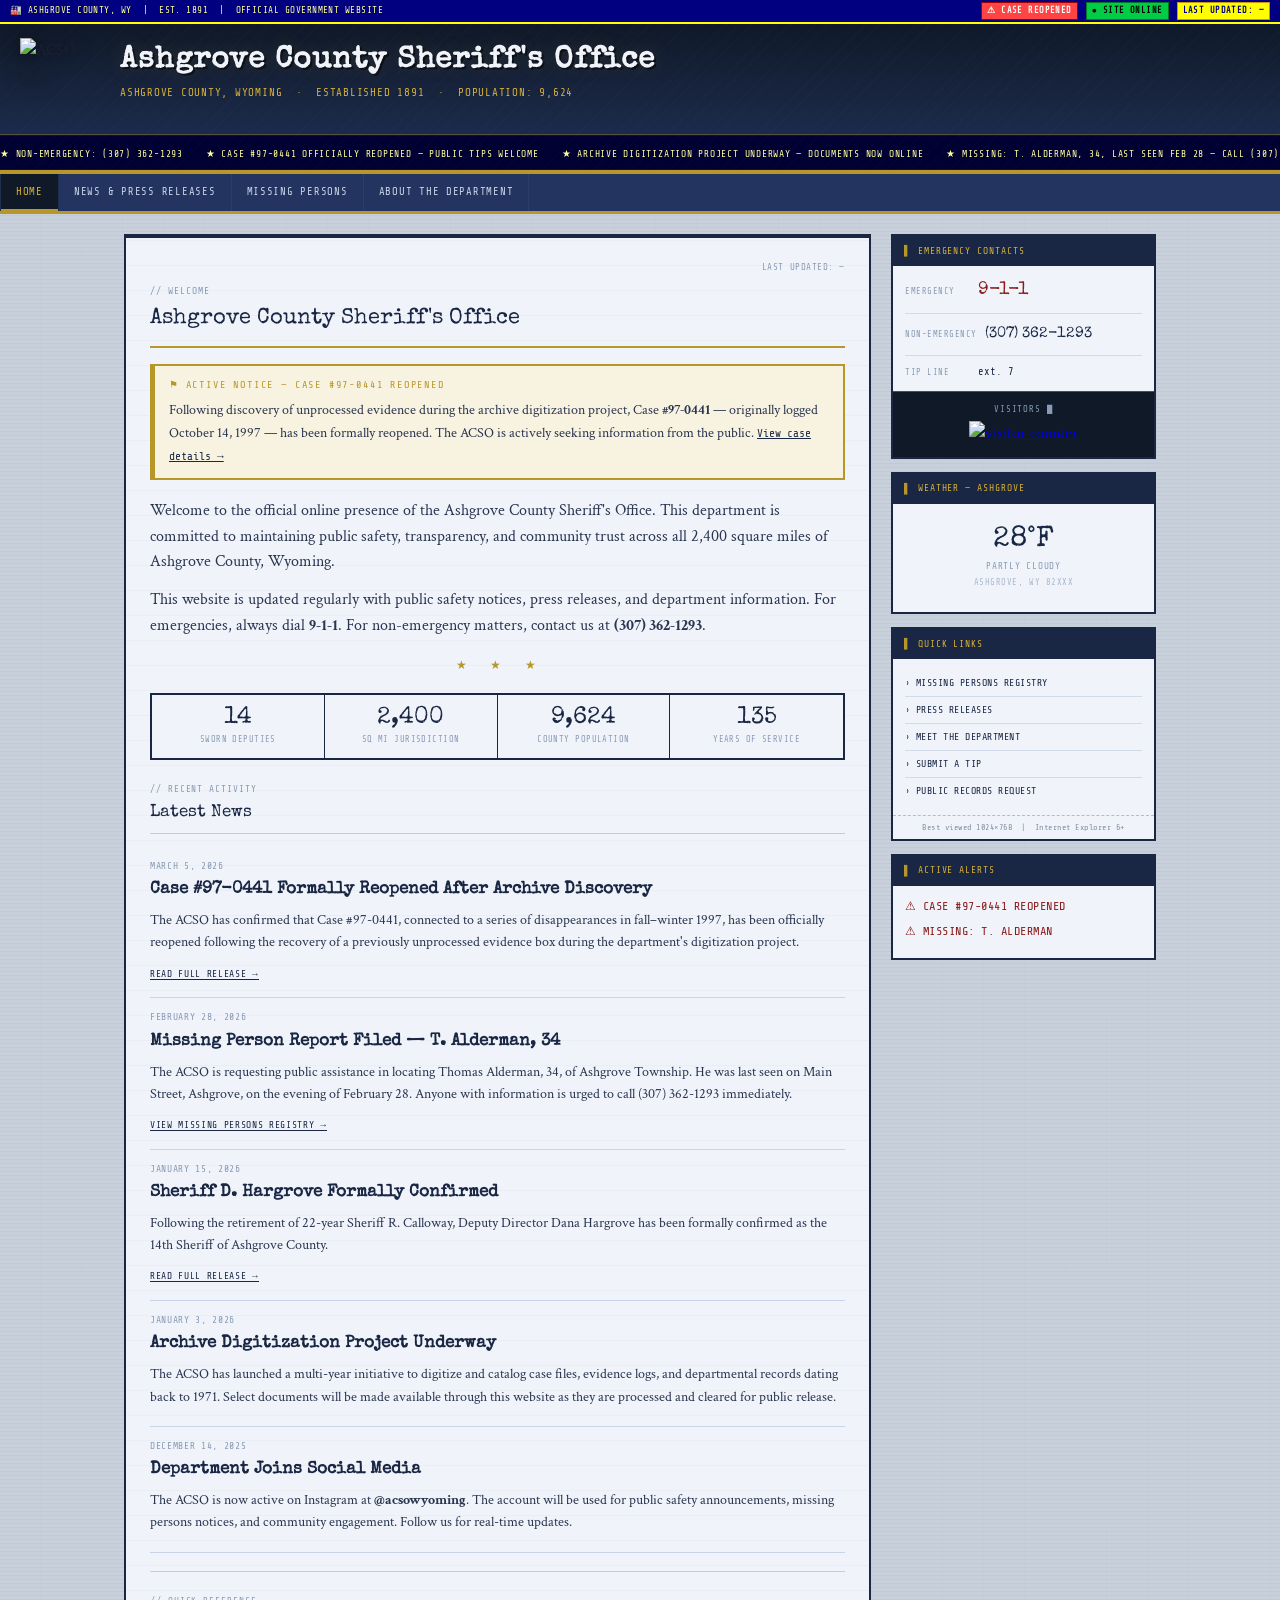
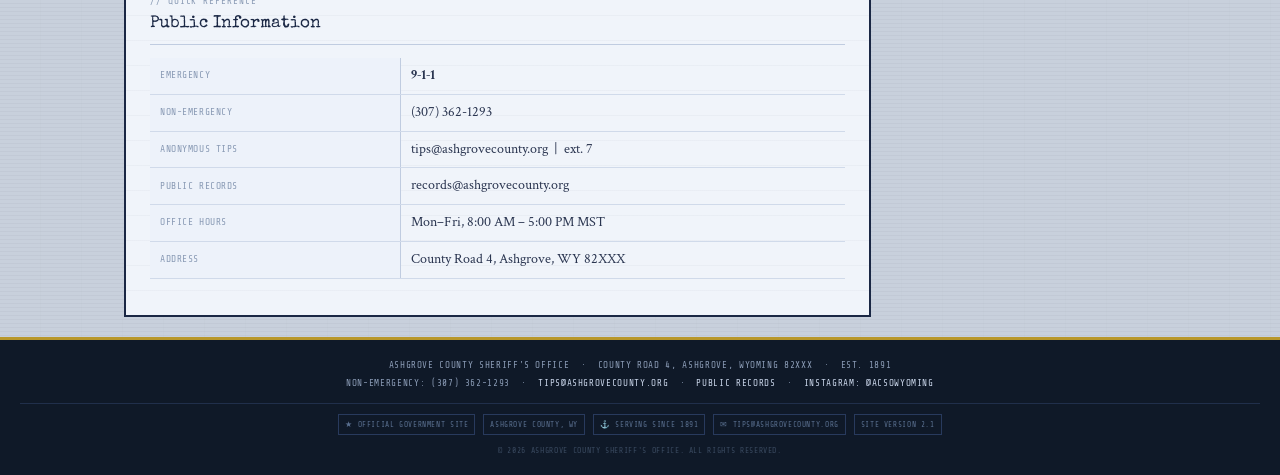
==== commit f6b228e2: "Update index.html" ====
--- a/index.html
+++ b/index.html
@@ -14,7 +14,7 @@
   <div id="topbar-right">
     <span class="topbar-badge red">&#9888; CASE REOPENED</span>
     <span class="topbar-badge green">&#9679; SITE ONLINE</span>
-    <span class="topbar-badge">Last Updated: 03/07/2026</span>
+    <span class="topbar-badge" id="topbar-date">Last Updated: —</span>
   </div>
 </div>
 
@@ -53,7 +53,7 @@
   <div id="page-home" class="page active">
     <div class="page-layout">
     <main>
-      <div class="last-updated">Last updated: 03/07/2026 — 11:02 MST</div>
+      <div class="last-updated" data-auto-date>Last updated: —</div>
       <div class="page-title"><span>// Welcome</span>Ashgrove County Sheriff's Office</div>
 
       <div class="alert-box">
@@ -130,7 +130,9 @@
         </div>
         <div class="counter-box">
           <div class="counter-label">Visitors <span class="blink">&#9608;</span></div>
-          <div class="counter-digits" id="hit-counter">004821</div>
+          <a href="https://hits.seeyoufarm.com">
+            <img src="https://hits.seeyoufarm.com/api/count/incr/badge.svg?url=https%3A%2F%2Fashgrovecounty.org&count_bg=%234AFF8A&title_bg=%230F1928&icon=&icon_color=%23E7E7E7&title=hits&edge_flat=true" style="max-width:100%;height:auto;" alt="visitor counter"/>
+          </a>
         </div>
       </div>
 
@@ -172,7 +174,7 @@
   <div id="page-news" class="page">
     <div class="page-layout">
     <main>
-      <div class="last-updated">Last updated: 03/07/2026 — 09:45 MST</div>
+      <div class="last-updated" data-auto-date>Last updated: —</div>
       <div class="page-title"><span>// Public Communications</span>News &amp; Press Releases</div>
 
       <p>Official press releases and public statements from the Ashgrove County Sheriff's Office. All releases are archived and available upon public records request.</p>
@@ -284,7 +286,7 @@
   <div id="page-missing" class="page">
     <div class="page-layout">
     <main>
-      <div class="last-updated">Last updated: 03/07/2026 — 09:14 MST</div>
+      <div class="last-updated" data-auto-date>Last updated: —</div>
       <div class="page-title"><span>// Active &amp; Cold Cases</span>Missing Persons Registry</div>
 
       <p>The following individuals have been reported missing within Ashgrove County jurisdiction. Contact the ACSO immediately at <strong>(307) 362-1293</strong> or submit a tip at <strong>tips@ashgrovecounty.org</strong>.</p>
@@ -412,7 +414,7 @@
   <div id="page-about" class="page">
     <div class="page-layout">
     <main>
-      <div class="last-updated">Last updated: 01/15/2026 — 14:33 MST</div>
+      <div class="last-updated" data-auto-date>Last updated: —</div>
       <div class="page-title"><span>// Department Info</span>About the Ashgrove County Sheriff's Office</div>
 
       <p>The Ashgrove County Sheriff's Office was established in 1891, the same year Wyoming achieved statehood. For over 130 years, the department has served the residents of Ashgrove County with a commitment to integrity, professionalism, and public safety.</p>
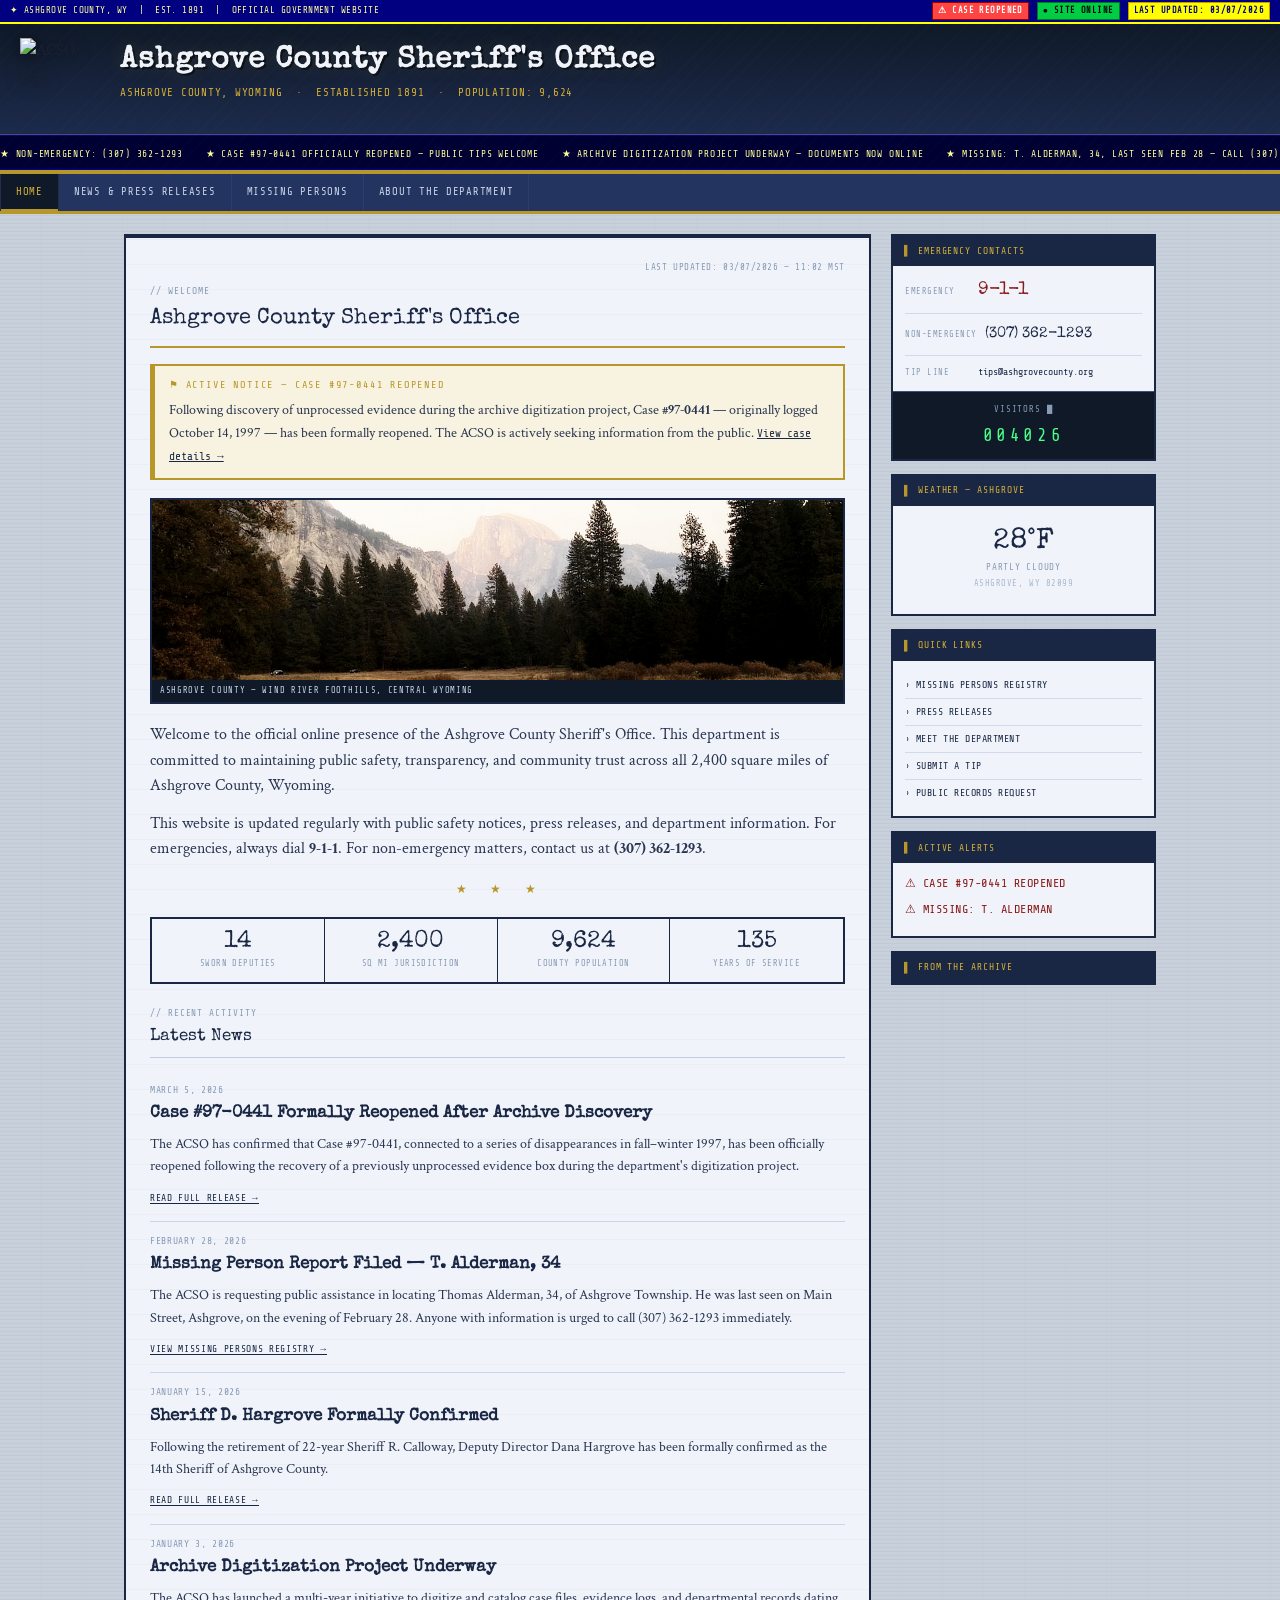
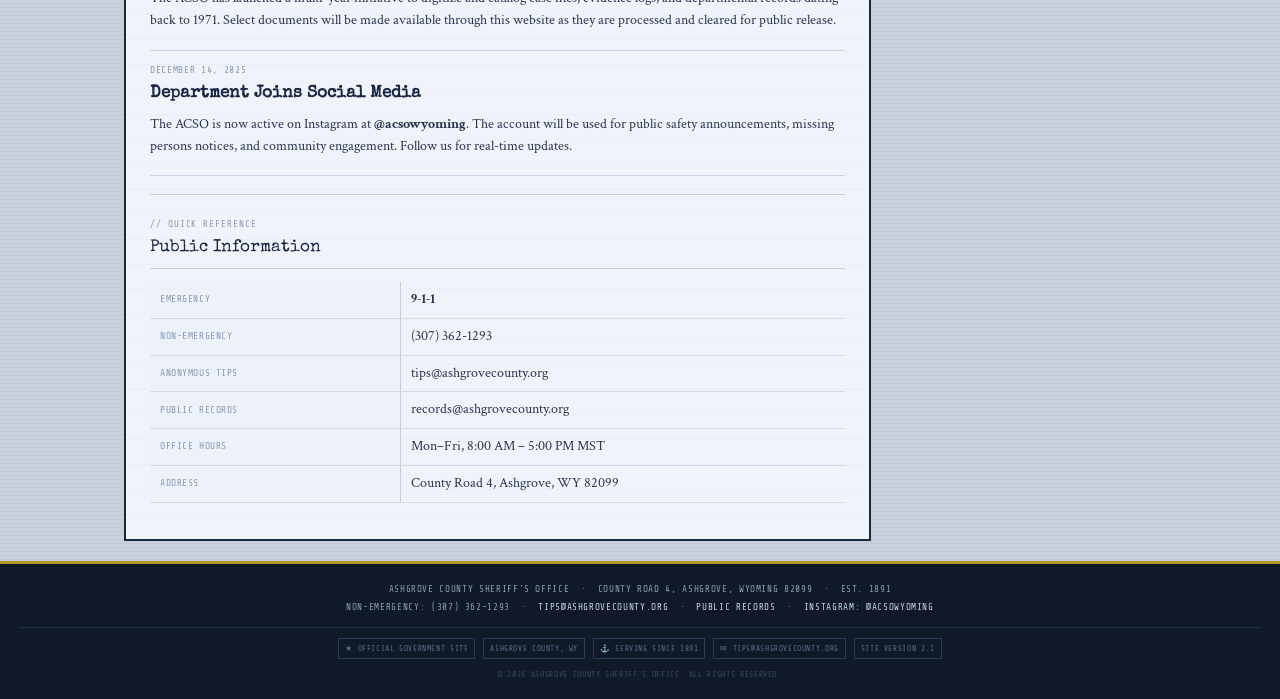
==== commit cecb32ac: "Update index.html" ====
--- a/index.html
+++ b/index.html
@@ -5,20 +5,19 @@
   <meta name="viewport" content="width=device-width, initial-scale=1.0"/>
   <title>Ashgrove County Sheriff's Office — Official Site</title>
   <link rel="stylesheet" href="style.css"/>
+  <link rel="icon" href="Ashgrove_County_Logo.png" type="image/png"/>
 </head>
 <body>
 
-<!-- 90s TOP BAR -->
 <div id="topbar">
-  <div id="topbar-left">&#127981; ASHGROVE COUNTY, WY &nbsp;|&nbsp; EST. 1891 &nbsp;|&nbsp; OFFICIAL GOVERNMENT WEBSITE</div>
+  <div id="topbar-left">&#10022; ASHGROVE COUNTY, WY &nbsp;|&nbsp; EST. 1891 &nbsp;|&nbsp; OFFICIAL GOVERNMENT WEBSITE</div>
   <div id="topbar-right">
     <span class="topbar-badge red">&#9888; CASE REOPENED</span>
     <span class="topbar-badge green">&#9679; SITE ONLINE</span>
-    <span class="topbar-badge" id="topbar-date">Last Updated: —</span>
+    <span class="topbar-badge">Last Updated: 03/07/2026</span>
   </div>
 </div>
 
-<!-- HEADER -->
 <div id="header">
   <div id="header-top">
     <img src="Ashgrove_County_Logo.png" alt="ACSO Seal"/>
@@ -32,7 +31,6 @@
   </div>
 </div>
 
-<!-- NAV -->
 <nav>
   <button id="nav-toggle" onclick="document.getElementById('nav-menu').classList.toggle('open')">
     <div class="bars"><span></span><span></span><span></span></div>
@@ -46,19 +44,23 @@
   </div>
 </nav>
 
-<!-- WRAPPER -->
 <div id="wrapper">
 
-  <!-- ══════════ HOME ══════════ -->
+
   <div id="page-home" class="page active">
     <div class="page-layout">
     <main>
-      <div class="last-updated" data-auto-date>Last updated: —</div>
+      <div class="last-updated">Last updated: 03/07/2026 — 11:02 MST</div>
       <div class="page-title"><span>// Welcome</span>Ashgrove County Sheriff's Office</div>
 
       <div class="alert-box">
         <div class="alert-title">&#9873; Active Notice &mdash; Case #97-0441 Reopened</div>
         <p style="margin:0;">Following discovery of unprocessed evidence during the archive digitization project, Case <strong>#97-0441</strong> — originally logged October 14, 1997 — has been formally reopened. The ACSO is actively seeking information from the public. <a href="#" onclick="goTo('missing');return false;" style="color:var(--navy); font-family:'Share Tech Mono',monospace; font-size:0.78em;">View case details &rarr;</a></p>
+      </div>
+
+      <div class="scene-photo">
+        <img src="images/wyoming-scenery.jpg" alt="Ashgrove County, Wyoming" onerror="this.parentElement.style.display='none'"/>
+        <div class="scene-caption">Ashgrove County — Wind River foothills, central Wyoming</div>
       </div>
 
       <p>Welcome to the official online presence of the Ashgrove County Sheriff's Office. This department is committed to maintaining public safety, transparency, and community trust across all 2,400 square miles of Ashgrove County, Wyoming.</p>
@@ -113,10 +115,10 @@
       <table class="info-table">
         <tr><td>Emergency</td><td><strong>9-1-1</strong></td></tr>
         <tr><td>Non-Emergency</td><td>(307) 362-1293</td></tr>
-        <tr><td>Anonymous Tips</td><td>tips@ashgrovecounty.org &nbsp;|&nbsp; ext. 7</td></tr>
+        <tr><td>Anonymous Tips</td><td>tips@ashgrovecounty.org</td></tr>
         <tr><td>Public Records</td><td>records@ashgrovecounty.org</td></tr>
         <tr><td>Office Hours</td><td>Mon–Fri, 8:00 AM – 5:00 PM MST</td></tr>
-        <tr><td>Address</td><td>County Road 4, Ashgrove, WY 82XXX</td></tr>
+        <tr><td>Address</td><td>County Road 4, Ashgrove, WY 82099</td></tr>
       </table>
     </main>
 
@@ -126,13 +128,11 @@
         <div class="sidebar-box-body">
           <div class="contact-line"><span class="contact-label">Emergency</span><span class="contact-number emergency">9-1-1</span></div>
           <div class="contact-line"><span class="contact-label">Non-Emergency</span><span class="contact-number">(307) 362-1293</span></div>
-          <div class="contact-line"><span class="contact-label">Tip Line</span><span style="font-family:'Share Tech Mono',monospace;font-size:0.65rem;color:var(--navy);">ext. 7</span></div>
+          <div class="contact-line"><span class="contact-label">Tip Line</span><span style="font-family:'Share Tech Mono',monospace;font-size:0.62rem;color:var(--navy);">tips@ashgrovecounty.org</span></div>
         </div>
         <div class="counter-box">
           <div class="counter-label">Visitors <span class="blink">&#9608;</span></div>
-          <a href="https://hits.seeyoufarm.com">
-            <img src="https://hits.seeyoufarm.com/api/count/incr/badge.svg?url=https%3A%2F%2Fashgrovecounty.org&count_bg=%234AFF8A&title_bg=%230F1928&icon=&icon_color=%23E7E7E7&title=hits&edge_flat=true" style="max-width:100%;height:auto;" alt="visitor counter"/>
-          </a>
+          <div class="counter-digits" id="hit-counter">000000</div>
         </div>
       </div>
 
@@ -142,7 +142,7 @@
           <div class="weather-box">
             <div class="weather-temp">28°F</div>
             <div class="weather-desc">Partly Cloudy</div>
-            <div class="weather-location">Ashgrove, WY 82XXX</div>
+            <div class="weather-location">Ashgrove, WY 82099</div>
           </div>
         </div>
       </div>
@@ -153,10 +153,9 @@
           <a href="#" onclick="goTo('missing');return false;">Missing Persons Registry</a>
           <a href="#" onclick="goTo('news');return false;">Press Releases</a>
           <a href="#" onclick="goTo('about');return false;">Meet the Department</a>
-          <a href="#">Submit a Tip</a>
-          <a href="#">Public Records Request</a>
-        </div>
-        <div class="best-viewed">Best viewed 1024×768 &nbsp;|&nbsp; Internet Explorer 6+</div>
+          <a href="404.html">Submit a Tip</a>
+          <a href="404.html">Public Records Request</a>
+        </div>
       </div>
 
       <div class="sidebar-box">
@@ -166,20 +165,27 @@
           <p style="font-size:0.75rem; color:var(--red); font-family:'Share Tech Mono',monospace; letter-spacing:0.04em;">&#9888; MISSING: T. ALDERMAN</p>
         </div>
       </div>
+      <div class="sidebar-box">
+        <div class="sidebar-box-title">From the Archive</div>
+        <div class="archive-photo-box">
+          <img src="images/archive-photo.jpg" alt="1997 archive photo" onerror="this.parentElement.style.display='none'"/>
+          <div class="archive-caption">ACSO Field Office, Rt. 12 — circa 1997</div>
+        </div>
+      </div>
     </aside>
     </div>
   </div>
 
-  <!-- ══════════ NEWS ══════════ -->
+
   <div id="page-news" class="page">
     <div class="page-layout">
     <main>
-      <div class="last-updated" data-auto-date>Last updated: —</div>
+      <div class="last-updated">Last updated: 03/07/2026 — 09:45 MST</div>
       <div class="page-title"><span>// Public Communications</span>News &amp; Press Releases</div>
 
       <p>Official press releases and public statements from the Ashgrove County Sheriff's Office. All releases are archived and available upon public records request.</p>
 
-      <!-- PR 1 -->
+
       <div class="press-release">
         <div class="press-release-header">
           <span class="pr-id">PR-2026-009</span>
@@ -191,12 +197,12 @@
           <p>ASHGROVE, WY — The Ashgrove County Sheriff's Office announced today the formal reopening of Case #97-0441, a missing persons investigation originally filed October 14, 1997 and marked unresolved in March 1998.</p>
           <p>The case was flagged for review after department staff, conducting routine cataloging as part of the ongoing archive digitization project, recovered a sealed evidence box associated with the original investigation. The box had been mislabeled and stored with unrelated records in an off-site facility. Contents of the box are currently under examination by Detective S. Dunmore and have not been disclosed publicly.</p>
           <p>Case #97-0441 was one of five missing persons reports filed in Ashgrove County between October 1997 and March 1998. The original lead investigator, <span class="redacted">████████████████</span>, was himself reported missing in December 1997 while the cases were ongoing. That disappearance — logged as Case #97-0591 — was never resolved and remains open.</p>
-          <p>The public is encouraged to contact the ACSO with any information, however dated it may seem. Anonymous tips can be submitted via email at <strong>tips@ashgrovecounty.org</strong> or by calling ext. 7.</p>
+          <p>The public is encouraged to contact the ACSO with any information, however dated it may seem. Anonymous tips can be submitted via email at <strong>tips@ashgrovecounty.org</strong> .</p>
           <div class="pr-contact">Contact: R. Voss, Public Information Officer &nbsp;|&nbsp; (307) 362-1293 ext. 4</div>
         </div>
       </div>
 
-      <!-- PR 2 -->
+
       <div class="press-release">
         <div class="press-release-header">
           <span class="pr-id">PR-2026-007</span>
@@ -213,7 +219,7 @@
         </div>
       </div>
 
-      <!-- PR 3 -->
+
       <div class="press-release">
         <div class="press-release-header">
           <span class="pr-id">PR-2026-003</span>
@@ -227,7 +233,7 @@
         </div>
       </div>
 
-      <!-- PR 4 -->
+
       <div class="press-release">
         <div class="press-release-header">
           <span class="pr-id">PR-2026-001</span>
@@ -240,7 +246,7 @@
         </div>
       </div>
 
-      <!-- PR 5 -->
+
       <div class="press-release">
         <div class="press-release-header">
           <span class="pr-id">PR-2025-041</span>
@@ -265,10 +271,10 @@
       <div class="sidebar-box">
         <div class="sidebar-box-title">Press Archive</div>
         <div class="sidebar-box-body quick-links">
-          <a href="#">2026 Releases</a>
-          <a href="#">2025 Releases</a>
-          <a href="#">Public Records Request</a>
-          <a href="#">Media Inquiries</a>
+          <a href="404.html">2026 Releases</a>
+          <a href="404.html">2025 Releases</a>
+          <a href="404.html">Public Records Request</a>
+          <a href="404.html">Media Inquiries</a>
         </div>
       </div>
       <div class="sidebar-box">
@@ -282,11 +288,11 @@
     </div>
   </div>
 
-  <!-- ══════════ MISSING PERSONS ══════════ -->
+
   <div id="page-missing" class="page">
     <div class="page-layout">
     <main>
-      <div class="last-updated" data-auto-date>Last updated: —</div>
+      <div class="last-updated">Last updated: 03/07/2026 — 09:14 MST</div>
       <div class="page-title"><span>// Active &amp; Cold Cases</span>Missing Persons Registry</div>
 
       <p>The following individuals have been reported missing within Ashgrove County jurisdiction. Contact the ACSO immediately at <strong>(307) 362-1293</strong> or submit a tip at <strong>tips@ashgrovecounty.org</strong>.</p>
@@ -299,7 +305,7 @@
       <div class="mp-grid">
         <div class="mp-card">
           <div class="mp-card-header"><span>Case #97-0388</span><span class="status-cold">&#9679; Cold Case</span></div>
-          <div class="mp-photo">Photo Unavailable<br/>[ See Physical File ]</div>
+          <div class="mp-photo"><img src="images/mp-redacted.jpg" alt="Photo unavailable" onerror="this.innerHTML='Photo Unavailable &mdash; See Physical File'"/></div>
           <div class="mp-card-body">
             <h4><span class="redacted">████████████████</span></h4>
             <div class="mp-detail"><span class="label">Reported</span>Oct 22, 1997</div>
@@ -312,7 +318,7 @@
 
         <div class="mp-card">
           <div class="mp-card-header"><span>Case #97-0441</span><span class="status-reopened">&#9679; Reopened</span></div>
-          <div class="mp-photo">Photo On File<br/>[ Access Restricted ]</div>
+          <div class="mp-photo restricted"><img src="images/mp-restricted.jpg" alt="Access restricted" onerror="this.innerHTML='Photo On File &mdash; Access Restricted'"/></div>
           <div class="mp-card-body">
             <h4><span class="redacted">████████████████</span></h4>
             <div class="mp-detail"><span class="label">Reported</span>Oct 14, 1997</div>
@@ -325,7 +331,7 @@
 
         <div class="mp-card">
           <div class="mp-card-header"><span>Case #97-0509</span><span class="status-cold">&#9679; Cold Case</span></div>
-          <div class="mp-photo">Photo Unavailable<br/>[ See Physical File ]</div>
+          <div class="mp-photo"><img src="images/mp-redacted.jpg" alt="Photo unavailable" onerror="this.innerHTML='Photo Unavailable &mdash; See Physical File'"/></div>
           <div class="mp-card-body">
             <h4><span class="redacted">████████████████</span></h4>
             <div class="mp-detail"><span class="label">Reported</span>Nov 30, 1997</div>
@@ -338,7 +344,7 @@
 
         <div class="mp-card">
           <div class="mp-card-header"><span>Case #97-0591</span><span class="status-cold">&#9679; Cold Case</span></div>
-          <div class="mp-photo">Photo On File<br/>[ Access Restricted ]</div>
+          <div class="mp-photo restricted"><img src="images/mp-restricted.jpg" alt="Access restricted" onerror="this.innerHTML='Photo On File &mdash; Access Restricted'"/></div>
           <div class="mp-card-body">
             <h4>Det. <span class="redacted">████████████████</span></h4>
             <div class="mp-detail"><span class="label">Reported</span>Dec 9, 1997</div>
@@ -352,7 +358,7 @@
 
         <div class="mp-card">
           <div class="mp-card-header"><span>Case #98-0012</span><span class="status-cold">&#9679; Cold Case</span></div>
-          <div class="mp-photo">Photo Unavailable<br/>[ See Physical File ]</div>
+          <div class="mp-photo"><img src="images/mp-redacted.jpg" alt="Photo unavailable" onerror="this.innerHTML='Photo Unavailable &mdash; See Physical File'"/></div>
           <div class="mp-card-body">
             <h4><span class="redacted">████████████████</span></h4>
             <div class="mp-detail"><span class="label">Reported</span>Jan 9, 1998</div>
@@ -365,7 +371,7 @@
 
         <div class="mp-card">
           <div class="mp-card-header"><span>Case #26-0031</span><span class="status-active">&#9679; Active</span></div>
-          <div class="mp-photo">Photo On File<br/>[ Contact ACSO for Description ]</div>
+          <div class="mp-photo"><img src="images/mp-alderman.jpg" alt="Thomas Alderman" onerror="this.innerHTML='Photo On File &mdash; Contact ACSO'"/></div>
           <div class="mp-card-body">
             <h4>Thomas R. Alderman</h4>
             <div class="mp-detail"><span class="label">Reported</span>Feb 28, 2026</div>
@@ -395,7 +401,7 @@
         <div class="sidebar-box-body">
           <p>Tips can be submitted anonymously. All information is treated with strict confidentiality.</p>
           <p style="font-family:'Share Tech Mono',monospace;font-size:0.65rem;color:var(--navy);">tips@ashgrovecounty.org</p>
-          <p style="font-family:'Share Tech Mono',monospace;font-size:0.65rem;color:var(--navy);">(307) 362-1293 ext. 7</p>
+
         </div>
       </div>
       <div class="sidebar-box">
@@ -410,11 +416,11 @@
     </div>
   </div>
 
-  <!-- ══════════ ABOUT ══════════ -->
+
   <div id="page-about" class="page">
     <div class="page-layout">
     <main>
-      <div class="last-updated" data-auto-date>Last updated: —</div>
+      <div class="last-updated">Last updated: 01/15/2026 — 14:33 MST</div>
       <div class="page-title"><span>// Department Info</span>About the Ashgrove County Sheriff's Office</div>
 
       <p>The Ashgrove County Sheriff's Office was established in 1891, the same year Wyoming achieved statehood. For over 130 years, the department has served the residents of Ashgrove County with a commitment to integrity, professionalism, and public safety.</p>
@@ -516,27 +522,27 @@
           <div class="contact-line"><span class="contact-label">Non-Emergency</span><span class="contact-number">(307) 362-1293</span></div>
           <div class="contact-line">
             <span class="contact-label">Address</span>
-            <span style="font-size:0.78rem;color:#445570;">County Road 4<br/>Ashgrove, WY 82XXX</span>
+            <span style="font-size:0.78rem;color:#445570;">County Road 4<br/>Ashgrove, WY 82099</span>
           </div>
         </div>
       </div>
       <div class="sidebar-box">
         <div class="sidebar-box-title">Department Facts</div>
         <div class="sidebar-box-body quick-links">
-          <a href="#">Est. 1891</a>
-          <a href="#">14 Sworn Deputies</a>
-          <a href="#">2,400 sq mi Jurisdiction</a>
-          <a href="#">Population Served: 9,624</a>
-          <a href="#">135 Years of Service</a>
+          <a href="404.html">Est. 1891</a>
+          <a href="404.html">14 Sworn Deputies</a>
+          <a href="404.html">2,400 sq mi Jurisdiction</a>
+          <a href="404.html">Population Served: 9,624</a>
+          <a href="404.html">135 Years of Service</a>
         </div>
       </div>
       <div class="sidebar-box">
         <div class="sidebar-box-title">Related Agencies</div>
         <div class="sidebar-box-body quick-links">
-          <a href="#">Wyoming Highway Patrol</a>
-          <a href="#">Wyoming DCI</a>
-          <a href="#">Ashgrove Co. Fire Dept.</a>
-          <a href="#">Wyoming Attorney General</a>
+          <a href="404.html">Wyoming Highway Patrol</a>
+          <a href="404.html">Wyoming DCI</a>
+          <a href="404.html">Ashgrove Co. Fire Dept.</a>
+          <a href="404.html">Wyoming Attorney General</a>
         </div>
       </div>
     </aside>
@@ -545,10 +551,9 @@
 
 </div>
 
-<!-- FOOTER -->
 <footer>
-  <div>Ashgrove County Sheriff's Office &nbsp;&middot;&nbsp; County Road 4, Ashgrove, Wyoming 82XXX &nbsp;&middot;&nbsp; Est. 1891</div>
-  <div id="footer-line2">Non-Emergency: (307) 362-1293 &nbsp;&middot;&nbsp; <a href="#">tips@ashgrovecounty.org</a> &nbsp;&middot;&nbsp; <a href="#">Public Records</a> &nbsp;&middot;&nbsp; <a href="#">Instagram: @acsowyoming</a></div>
+  <div>Ashgrove County Sheriff's Office &nbsp;&middot;&nbsp; County Road 4, Ashgrove, Wyoming 82099 &nbsp;&middot;&nbsp; Est. 1891</div>
+  <div id="footer-line2">Non-Emergency: (307) 362-1293 &nbsp;&middot;&nbsp; <a href="404.html">tips@ashgrovecounty.org</a> &nbsp;&middot;&nbsp; <a href="404.html">Public Records</a> &nbsp;&middot;&nbsp; <a href="404.html">Instagram: @acsowyoming</a></div>
   <div class="footer-badges">
     <span class="footer-badge">&#9733; Official Government Site</span>
     <span class="footer-badge">Ashgrove County, WY</span>
--- a/style.css
+++ b/style.css
@@ -83,6 +83,7 @@
     #header-top {
       display:flex; align-items:center; gap:18px;
       padding: 14px 20px;
+      min-height: 110px;
       border-bottom: 1px solid rgba(184,151,42,0.35);
       position:relative;
     }
@@ -92,7 +93,7 @@
       filter:drop-shadow(0 2px 8px rgba(0,0,0,0.6));
       flex-shrink:0;
     }
-    #header-title { flex:1; min-width:0; }
+    #header-title { flex:1; min-width:0; display:flex; flex-direction:column; justify-content:center; align-self:stretch; }
     #header-title h1 {
       font-family:'Special Elite', serif;
       font-size: clamp(1rem, 3.5vw, 1.9rem);
@@ -643,3 +644,54 @@
       .sidebar-box { min-width:unset; width:100%; }
       .mp-grid { grid-template-columns:1fr; }
     }
+
+    /* ══ IMAGES ══ */
+    .scene-photo {
+      margin-bottom: 18px;
+      border: 2px solid var(--navy);
+      overflow: hidden;
+      position: relative;
+    }
+    .scene-photo img {
+      width: 100%;
+      height: 180px;
+      object-fit: cover;
+      display: block;
+      filter: saturate(0.7) contrast(1.05);
+    }
+    .scene-caption {
+      background: var(--navy-dark);
+      color: var(--grey-light);
+      font-family: 'Share Tech Mono', monospace;
+      font-size: 0.54rem;
+      letter-spacing: 0.08em;
+      text-transform: uppercase;
+      padding: 4px 8px;
+    }
+
+    .archive-photo-box { overflow: hidden; }
+    .archive-photo-box img {
+      width: 100%;
+      height: 120px;
+      object-fit: cover;
+      display: block;
+      filter: grayscale(1) contrast(1.1) brightness(0.9);
+    }
+    .archive-caption {
+      background: var(--navy-dark);
+      color: var(--grey);
+      font-family: 'Share Tech Mono', monospace;
+      font-size: 0.5rem;
+      letter-spacing: 0.07em;
+      text-transform: uppercase;
+      padding: 3px 8px;
+    }
+
+    .mp-photo img {
+      width: 100%; height: 100%;
+      object-fit: cover;
+      filter: grayscale(1) contrast(1.05) brightness(0.95);
+    }
+    .mp-photo.restricted img {
+      filter: grayscale(1) blur(4px) brightness(0.7);
+    }
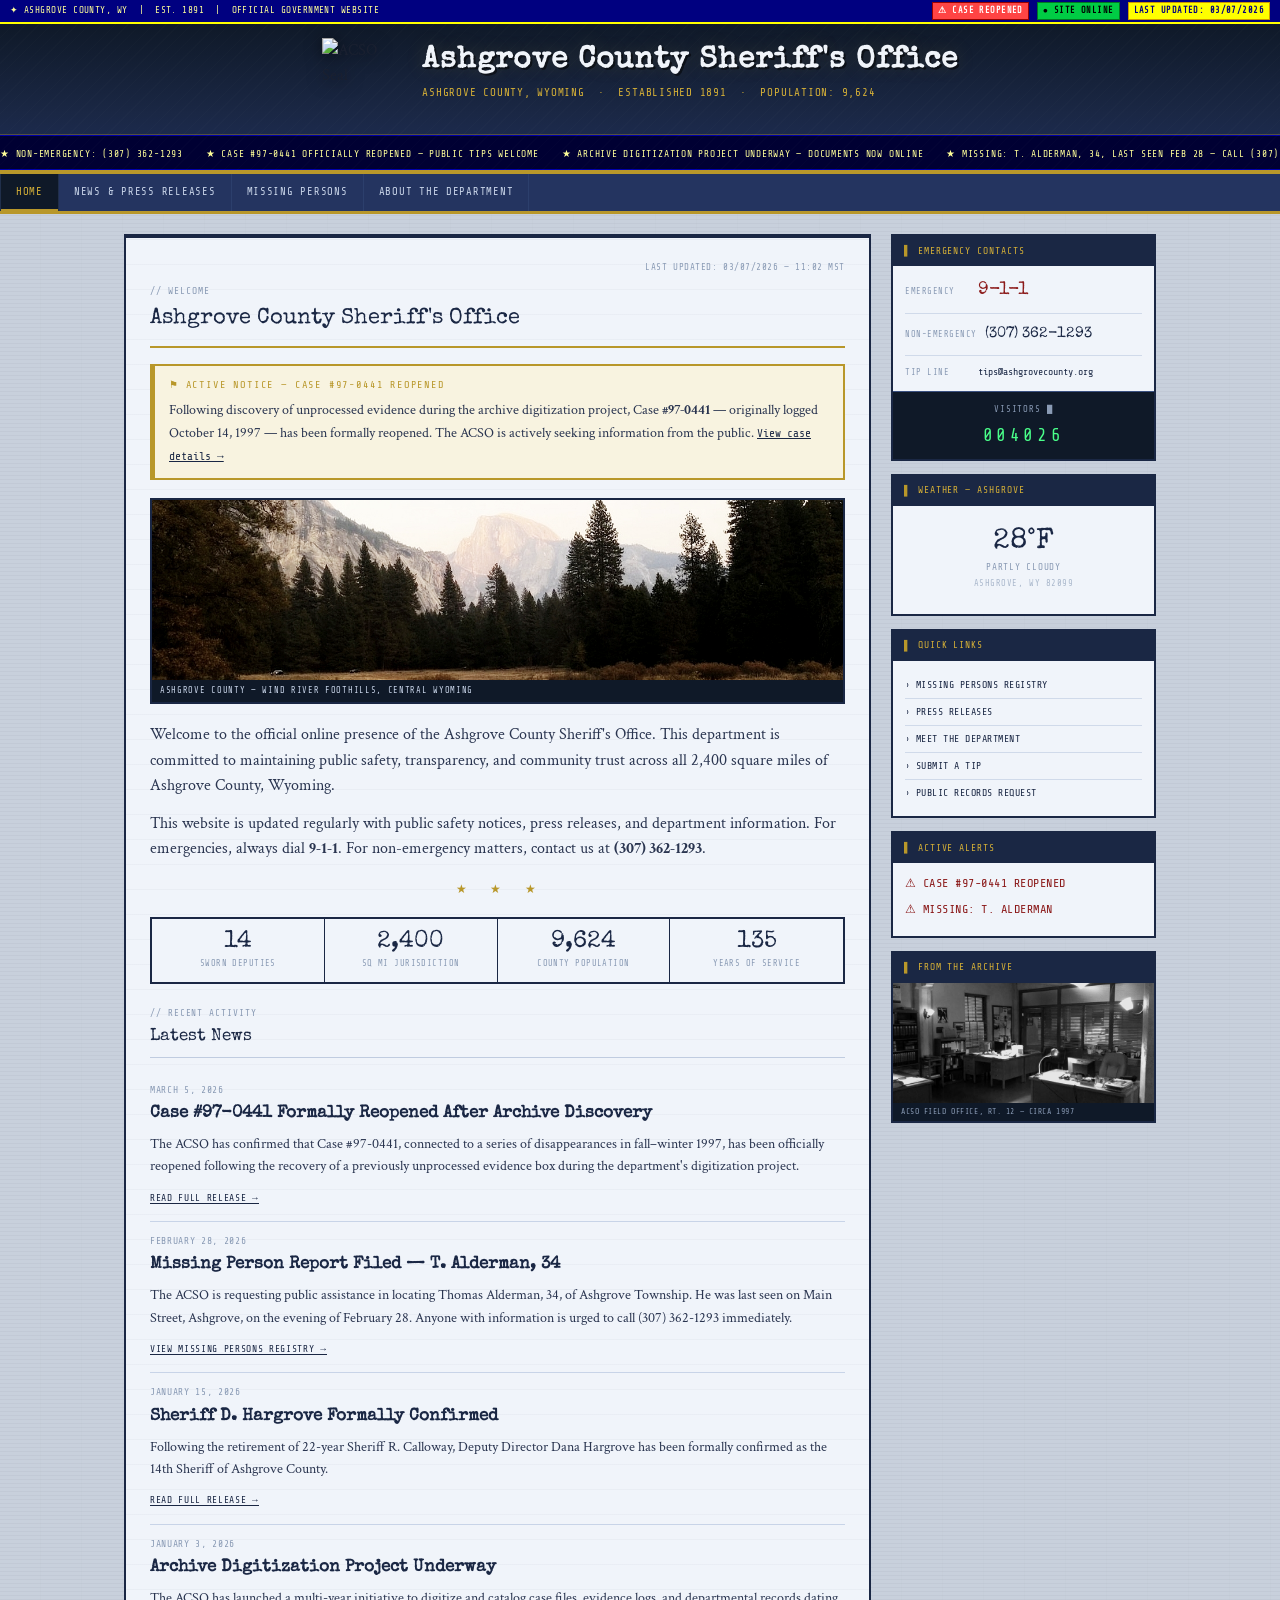
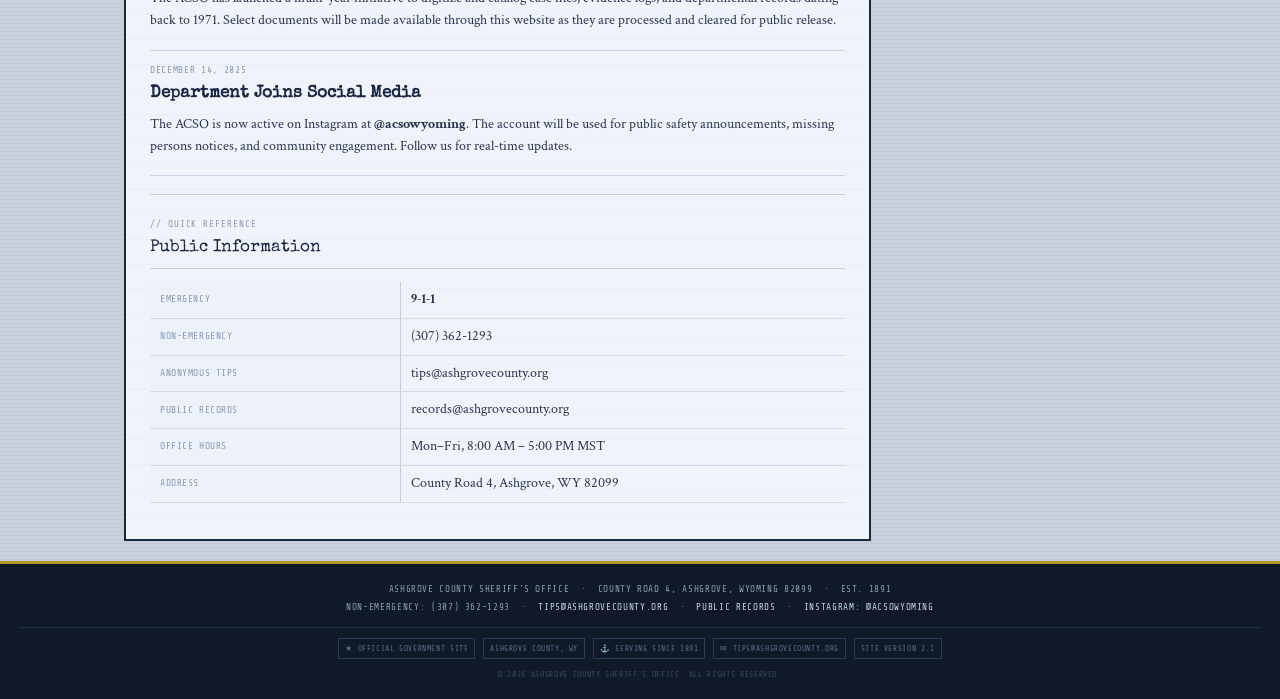
==== commit 944202a4: "Update index.html" ====
--- a/index.html
+++ b/index.html
@@ -215,6 +215,10 @@
           <p>Mr. Alderman was last seen on the evening of Saturday, February 28, 2026, in the vicinity of Main Street and Route 12 in downtown Ashgrove. He was wearing a dark green canvas jacket, blue jeans, and brown work boots. He is described as 5'11", 185 lbs, with brown hair and brown eyes.</p>
           <p>Mr. Alderman's vehicle — a 1998 dark blue Ford F-150, Wyoming plates <strong>WY-3841-K</strong> — has not been located. His employer reported him absent without contact on Monday, March 2. Family members state that Mr. Alderman had recently begun researching historical ACSO records and had spoken about "something he found" in the weeks prior to his disappearance.</p>
           <p>Anyone with information on Mr. Alderman's whereabouts is urged to contact the ACSO immediately at <strong>(307) 362-1293</strong>.</p>
+          <div class="pr-inline-photo">
+            <img src="images/news-patrol.jpg" alt="ACSO patrol vehicle" onerror="this.parentElement.style.display='none'"/>
+            <div class="pr-inline-caption">ACSO Unit 6 — dispatched Feb 28, 2026 in connection with the Alderman report</div>
+          </div>
           <div class="pr-contact">Contact: R. Voss, Public Information Officer &nbsp;|&nbsp; (307) 362-1293 ext. 4</div>
         </div>
       </div>
@@ -229,6 +233,10 @@
           <h3>ACSO Launches Archive Digitization Initiative</h3>
           <p>ASHGROVE, WY — The Ashgrove County Sheriff's Office has commenced a multi-phase project to digitize, index, and archive departmental records dating back to 1971. The initiative, overseen by Records and Archives Coordinator B. Colton, is expected to run through late 2026.</p>
           <p>Phase one covers patrol logs, incident reports, and associated evidence documentation from 1971–1990. Phase two will address the period 1990–2005, which includes case files of particular historical interest. Digitized materials cleared for public release will be made available through this website.</p>
+          <div class="pr-inline-photo">
+            <img src="images/news-building.jpg" alt="ACSO Records Room" onerror="this.parentElement.style.display='none'"/>
+            <div class="pr-inline-caption">ACSO Records Room, lower level — archival materials currently under Phase 2 review</div>
+          </div>
           <div class="pr-contact">Contact: B. Colton, Records &amp; Archives &nbsp;|&nbsp; (307) 362-1293 ext. 2</div>
         </div>
       </div>
@@ -305,11 +313,11 @@
       <div class="mp-grid">
         <div class="mp-card">
           <div class="mp-card-header"><span>Case #97-0388</span><span class="status-cold">&#9679; Cold Case</span></div>
-          <div class="mp-photo"><img src="images/mp-redacted.jpg" alt="Photo unavailable" onerror="this.innerHTML='Photo Unavailable &mdash; See Physical File'"/></div>
+          <div class="mp-photo"><img src="images/mp-97-0388.jpg" alt="Case 97-0388" onerror="this.innerHTML='Photo Unavailable'"/></div>
           <div class="mp-card-body">
-            <h4><span class="redacted">████████████████</span></h4>
+            <h4>Gary R. Melford</h4>
             <div class="mp-detail"><span class="label">Reported</span>Oct 22, 1997</div>
-            <div class="mp-detail"><span class="label">Age at time</span><span class="redacted">██</span> / <span class="redacted">████████</span></div>
+            <div class="mp-detail"><span class="label">Age at time</span>41 / Male</div>
             <div class="mp-detail"><span class="label">Last seen</span>Rural Rt. 4, Ashgrove Co.</div>
             <div class="mp-detail"><span class="label">Circumstances</span>Vehicle found; no occupant</div>
             <div class="mp-detail"><span class="label">Status</span>Unresolved</div>
@@ -318,7 +326,7 @@
 
         <div class="mp-card">
           <div class="mp-card-header"><span>Case #97-0441</span><span class="status-reopened">&#9679; Reopened</span></div>
-          <div class="mp-photo restricted"><img src="images/mp-restricted.jpg" alt="Access restricted" onerror="this.innerHTML='Photo On File &mdash; Access Restricted'"/></div>
+          <div class="mp-photo"><img src="images/mp-97-0441.jpg" alt="Case 97-0441" onerror="this.innerHTML='Photo Unavailable'"/></div>
           <div class="mp-card-body">
             <h4><span class="redacted">████████████████</span></h4>
             <div class="mp-detail"><span class="label">Reported</span>Oct 14, 1997</div>
@@ -331,7 +339,7 @@
 
         <div class="mp-card">
           <div class="mp-card-header"><span>Case #97-0509</span><span class="status-cold">&#9679; Cold Case</span></div>
-          <div class="mp-photo"><img src="images/mp-redacted.jpg" alt="Photo unavailable" onerror="this.innerHTML='Photo Unavailable &mdash; See Physical File'"/></div>
+          <div class="mp-photo"><img src="images/mp-97-0509.jpg" alt="Case 97-0509" onerror="this.innerHTML='Photo Unavailable'"/></div>
           <div class="mp-card-body">
             <h4><span class="redacted">████████████████</span></h4>
             <div class="mp-detail"><span class="label">Reported</span>Nov 30, 1997</div>
@@ -344,7 +352,7 @@
 
         <div class="mp-card">
           <div class="mp-card-header"><span>Case #97-0591</span><span class="status-cold">&#9679; Cold Case</span></div>
-          <div class="mp-photo restricted"><img src="images/mp-restricted.jpg" alt="Access restricted" onerror="this.innerHTML='Photo On File &mdash; Access Restricted'"/></div>
+          <div class="mp-photo"><img src="images/mp-97-0591.jpg" alt="Case 97-0591" onerror="this.innerHTML='Photo Unavailable'"/></div>
           <div class="mp-card-body">
             <h4>Det. <span class="redacted">████████████████</span></h4>
             <div class="mp-detail"><span class="label">Reported</span>Dec 9, 1997</div>
@@ -358,7 +366,7 @@
 
         <div class="mp-card">
           <div class="mp-card-header"><span>Case #98-0012</span><span class="status-cold">&#9679; Cold Case</span></div>
-          <div class="mp-photo"><img src="images/mp-redacted.jpg" alt="Photo unavailable" onerror="this.innerHTML='Photo Unavailable &mdash; See Physical File'"/></div>
+          <div class="mp-photo"><img src="images/mp-98-0012.jpg" alt="Case 98-0012" onerror="this.innerHTML='Photo Unavailable'"/></div>
           <div class="mp-card-body">
             <h4><span class="redacted">████████████████</span></h4>
             <div class="mp-detail"><span class="label">Reported</span>Jan 9, 1998</div>
@@ -371,7 +379,7 @@
 
         <div class="mp-card">
           <div class="mp-card-header"><span>Case #26-0031</span><span class="status-active">&#9679; Active</span></div>
-          <div class="mp-photo"><img src="images/mp-alderman.jpg" alt="Thomas Alderman" onerror="this.innerHTML='Photo On File &mdash; Contact ACSO'"/></div>
+          <div class="mp-photo"><img src="images/mp-26-0031.jpg" alt="Thomas Alderman" onerror="this.innerHTML='Photo On File'"/></div>
           <div class="mp-card-body">
             <h4>Thomas R. Alderman</h4>
             <div class="mp-detail"><span class="label">Reported</span>Feb 28, 2026</div>
@@ -425,6 +433,11 @@
 
       <p>The Ashgrove County Sheriff's Office was established in 1891, the same year Wyoming achieved statehood. For over 130 years, the department has served the residents of Ashgrove County with a commitment to integrity, professionalism, and public safety.</p>
       <p>Our jurisdiction covers approximately 2,400 square miles of high plains and mountain terrain in central Wyoming. The ACSO operates as the primary law enforcement agency for all unincorporated areas of the county, working in close coordination with the Wyoming Highway Patrol, Wyoming DCI, and neighboring county agencies.</p>
+
+      <div class="dept-photo-wide">
+        <img src="images/about-building.jpg" alt="ACSO Headquarters, County Road 4" onerror="this.parentElement.style.display='none'"/>
+        <div class="dept-photo-caption">Ashgrove County Sheriff's Office — County Road 4, Ashgrove WY &nbsp;|&nbsp; Est. 1923, renovated 2004</div>
+      </div>
 
       <div class="section-title"><span>// Personnel</span>Department Leadership</div>
 
@@ -537,6 +550,13 @@
         </div>
       </div>
       <div class="sidebar-box">
+        <div class="sidebar-box-title">Unit 4 — On Patrol</div>
+        <div class="archive-photo-box">
+          <img src="images/about-patrol.jpg" alt="ACSO patrol vehicle" onerror="this.parentElement.style.display='none'"/>
+          <div class="archive-caption">Ashgrove Co. — Rt. 12 corridor &nbsp;|&nbsp; Feb 2026</div>
+        </div>
+      </div>
+      <div class="sidebar-box">
         <div class="sidebar-box-title">Related Agencies</div>
         <div class="sidebar-box-body quick-links">
           <a href="404.html">Wyoming Highway Patrol</a>
--- a/style.css
+++ b/style.css
@@ -33,7 +33,7 @@
       line-height: 1.6;
     }
 
-    /* ══ 90s TOP BAR ══ */
+
     #topbar {
       background: #000080;
       padding: 2px 10px;
@@ -63,7 +63,7 @@
     .topbar-badge.red { background:#ff4444; color:#fff; border-color:#990000; }
     .topbar-badge.green { background:#00cc44; color:#000; border-color:#007722; }
 
-    /* ══ HEADER ══ */
+
     #header {
       background: linear-gradient(180deg, var(--navy-dark) 0%, var(--navy) 60%, #1e2e58 100%);
       border-bottom: 4px solid var(--gold);
@@ -81,7 +81,7 @@
       pointer-events:none;
     }
     #header-top {
-      display:flex; align-items:center; gap:18px;
+      display:flex; align-items:center; justify-content:center; gap:18px;
       padding: 14px 20px;
       min-height: 110px;
       border-bottom: 1px solid rgba(184,151,42,0.35);
@@ -93,7 +93,7 @@
       filter:drop-shadow(0 2px 8px rgba(0,0,0,0.6));
       flex-shrink:0;
     }
-    #header-title { flex:1; min-width:0; display:flex; flex-direction:column; justify-content:center; align-self:stretch; }
+    #header-title { min-width:0; display:flex; flex-direction:column; justify-content:center; align-self:stretch; }
     #header-title h1 {
       font-family:'Special Elite', serif;
       font-size: clamp(1rem, 3.5vw, 1.9rem);
@@ -112,7 +112,7 @@
       margin-top:5px;
       word-break:break-word;
     }
-    /* 90s "OFFICIAL SITE" badge in header */
+
     #official-badge {
       flex-shrink:0;
       text-align:center;
@@ -135,7 +135,7 @@
       line-height:1;
     }
 
-    /* ══ MARQUEE ══ */
+
     .marquee-bar {
       background: #000033;
       padding: 4px 0;
@@ -159,7 +159,7 @@
       100% { transform: translateX(-100%); }
     }
 
-    /* ══ NAV ══ */
+
     nav {
       background: var(--navy-light);
       border-bottom: 3px solid var(--gold);
@@ -202,7 +202,7 @@
       height:2px; background:var(--gold);
     }
 
-    /* ══ LAYOUT ══ */
+
     #wrapper { max-width:1060px; margin:0 auto; padding:20px 14px; }
     .page { display:none; }
     .page.active { display:block; }
@@ -213,14 +213,14 @@
       align-items:start;
     }
 
-    /* ══ MAIN ══ */
+
     main {
       background: var(--white);
       border: 2px solid var(--navy);
       border-top: 4px solid var(--navy);
       padding:22px 24px;
       min-width:0;
-      /* subtle paper texture */
+
       background-image: repeating-linear-gradient(
         0deg, transparent, transparent 24px,
         rgba(26,39,68,0.03) 24px, rgba(26,39,68,0.03) 25px
@@ -279,7 +279,7 @@
       cursor:not-allowed;
     }
 
-    /* ══ 90s DECORATIVE ELEMENTS ══ */
+
     .divider-stars {
       text-align:center;
       font-size:0.75rem;
@@ -312,7 +312,7 @@
       margin:8px 0;
     }
 
-    /* ══ ALERTS ══ */
+
     .alert-box {
       background:#f8f3e0;
       border:2px solid var(--gold);
@@ -346,7 +346,7 @@
       margin-bottom:5px;
     }
 
-    /* ══ STATS BAR ══ */
+
     .stats-bar {
       display:grid;
       grid-template-columns:repeat(4,1fr);
@@ -365,7 +365,7 @@
     .stat-number { font-family:'Special Elite', serif; font-size:1.5rem; color:var(--navy); line-height:1; }
     .stat-label { font-family:'Share Tech Mono', monospace; font-size:0.54rem; color:var(--grey); text-transform:uppercase; letter-spacing:0.05em; margin-top:3px; }
 
-    /* ══ NEWS ══ */
+
     .news-item { border-bottom:1px solid #c8d4e8; padding:12px 0; }
     .news-item:last-child { border-bottom:none; }
     .news-item .date { font-family:'Share Tech Mono', monospace; font-size:0.6rem; color:var(--grey); letter-spacing:0.07em; text-transform:uppercase; }
@@ -381,7 +381,7 @@
     }
     .read-more:hover { color:var(--gold); border-color:var(--gold); }
 
-    /* ══ TABLE ══ */
+
     .info-table { width:100%; border-collapse:collapse; font-size:0.85rem; margin-bottom:14px; }
     .info-table td { padding:7px 10px; border-bottom:1px solid #d0daea; color:#2a3550; word-break:break-word; }
     .info-table td:first-child {
@@ -392,7 +392,7 @@
       border-right:1px solid #c0cce0;
     }
 
-    /* ══ PRESS RELEASES ══ */
+
     .press-release { border:2px solid var(--navy); margin-bottom:18px; }
     .press-release-header {
       background:var(--navy);
@@ -407,7 +407,7 @@
     .pr-for-immediate { font-family:'Share Tech Mono', monospace; font-size:0.58rem; text-transform:uppercase; letter-spacing:0.1em; color:var(--red); margin-bottom:8px; }
     .pr-contact { font-family:'Share Tech Mono', monospace; font-size:0.58rem; color:var(--grey); margin-top:10px; border-top:1px solid #c0cce0; padding-top:8px; }
 
-    /* ══ STAFF ══ */
+
     .staff-grid { display:grid; grid-template-columns:1fr 1fr; gap:10px; margin-bottom:14px; }
     .staff-card { background:var(--grey-lighter); border:1px solid #b0bcd4; border-left:4px solid var(--navy); padding:11px 13px; }
     .staff-card .rank { font-family:'Share Tech Mono', monospace; font-size:0.58rem; text-transform:uppercase; letter-spacing:0.08em; color:var(--gold); }
@@ -425,7 +425,7 @@
       margin-top:4px;
     }
 
-    /* ══ TIMELINE ══ */
+
     .timeline { margin:0 0 14px; padding:0; list-style:none; }
     .timeline li { display:flex; gap:12px; padding-bottom:14px; position:relative; }
     .timeline li::before {
@@ -451,7 +451,7 @@
     .timeline-text { font-size:0.85rem; color:#2a3550; min-width:0; }
     .timeline-text strong { color:var(--navy); }
 
-    /* ══ MISSING PERSONS ══ */
+
     .mp-grid { display:grid; grid-template-columns:1fr 1fr; gap:13px; margin-bottom:16px; }
     .mp-card { border:2px solid var(--navy); overflow:hidden; }
     .mp-card-header {
@@ -464,7 +464,8 @@
     .status-cold { color:var(--gold-light) !important; }
     .status-reopened { color:#66ccff !important; }
     .mp-photo {
-      width:100%; height:115px;
+      width:100%;
+      aspect-ratio: 1 / 1;
       background: repeating-linear-gradient(
         45deg,
         #c8d4e8, #c8d4e8 6px,
@@ -475,8 +476,9 @@
       font-size:0.54rem; color:#6080a0;
       letter-spacing:0.07em; text-transform:uppercase;
       border-bottom:1px solid var(--navy);
-      text-align:center; padding:8px;
+      text-align:center;
       position:relative;
+      overflow:hidden;
     }
     .mp-photo::before {
       content:'[  ]';
@@ -491,7 +493,7 @@
     .mp-detail { display:flex; gap:6px; font-size:0.76rem; margin-bottom:2px; }
     .mp-detail .label { font-family:'Share Tech Mono', monospace; font-size:0.55rem; text-transform:uppercase; letter-spacing:0.05em; color:var(--grey); min-width:68px; flex-shrink:0; }
 
-    /* ══ SIDEBAR ══ */
+
     aside { display:flex; flex-direction:column; gap:13px; min-width:0; }
 
     .sidebar-box {
@@ -533,7 +535,7 @@
     .quick-links a:hover { color:var(--gold); padding-left:5px; }
     .quick-links a::before { content:'› '; }
 
-    /* 90s sidebar widgets */
+
     .counter-box {
       text-align:center;
       padding:10px;
@@ -550,7 +552,7 @@
     .weather-desc { font-family:'Share Tech Mono', monospace; font-size:0.58rem; text-transform:uppercase; letter-spacing:0.08em; color:var(--grey); margin-top:3px; }
     .weather-location { font-family:'Share Tech Mono', monospace; font-size:0.54rem; text-transform:uppercase; letter-spacing:0.06em; color:#aab8cc; margin-top:2px; }
 
-    /* 90s "best viewed" banner */
+
     .best-viewed {
       font-family:'Share Tech Mono', monospace;
       font-size:0.52rem;
@@ -561,7 +563,7 @@
       letter-spacing:0.06em;
     }
 
-    /* Case file mini-box */
+
     .case-file-box {
       border:2px solid var(--navy);
       margin-bottom:16px;
@@ -581,7 +583,7 @@
     .case-meta-item { font-size:0.78rem; }
     .case-meta-item .cm-label { font-family:'Share Tech Mono', monospace; font-size:0.55rem; text-transform:uppercase; letter-spacing:0.06em; color:var(--grey); display:block; }
 
-    /* ══ FOOTER ══ */
+
     footer {
       background:var(--navy-dark);
       border-top:3px solid var(--gold);
@@ -610,7 +612,7 @@
       text-transform:uppercase;
     }
 
-    /* ══ RESPONSIVE ══ */
+
     @media (max-width:860px) {
       .page-layout { grid-template-columns:1fr 200px; gap:16px; }
       .stats-bar { grid-template-columns:repeat(2,1fr); }
@@ -645,7 +647,7 @@
       .mp-grid { grid-template-columns:1fr; }
     }
 
-    /* ══ IMAGES ══ */
+
     .scene-photo {
       margin-bottom: 18px;
       border: 2px solid var(--navy);
@@ -690,8 +692,7 @@
     .mp-photo img {
       width: 100%; height: 100%;
       object-fit: cover;
-      filter: grayscale(1) contrast(1.05) brightness(0.95);
-    }
-    .mp-photo.restricted img {
-      filter: grayscale(1) blur(4px) brightness(0.7);
-    }
+      object-position: center top;
+      filter: grayscale(1) contrast(1.05) brightness(0.9);
+      position:absolute; top:0; left:0;
+    }
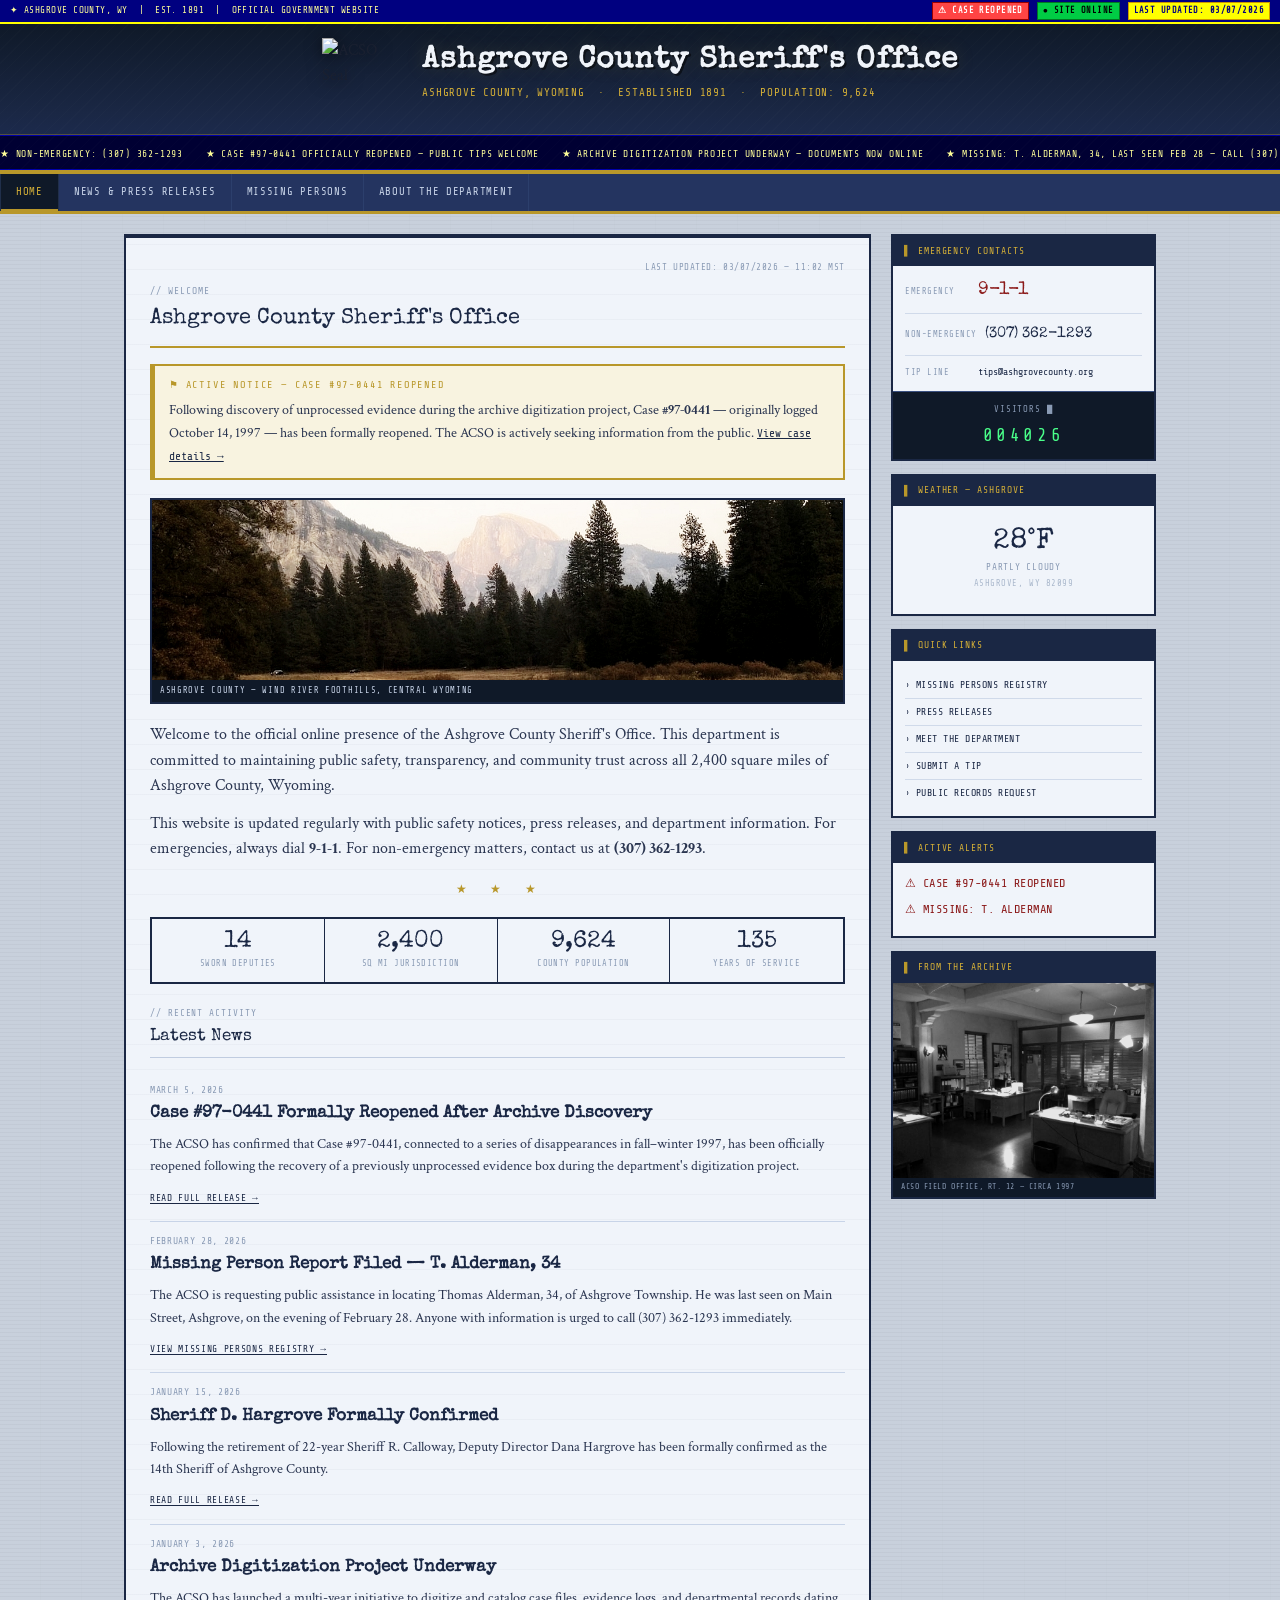
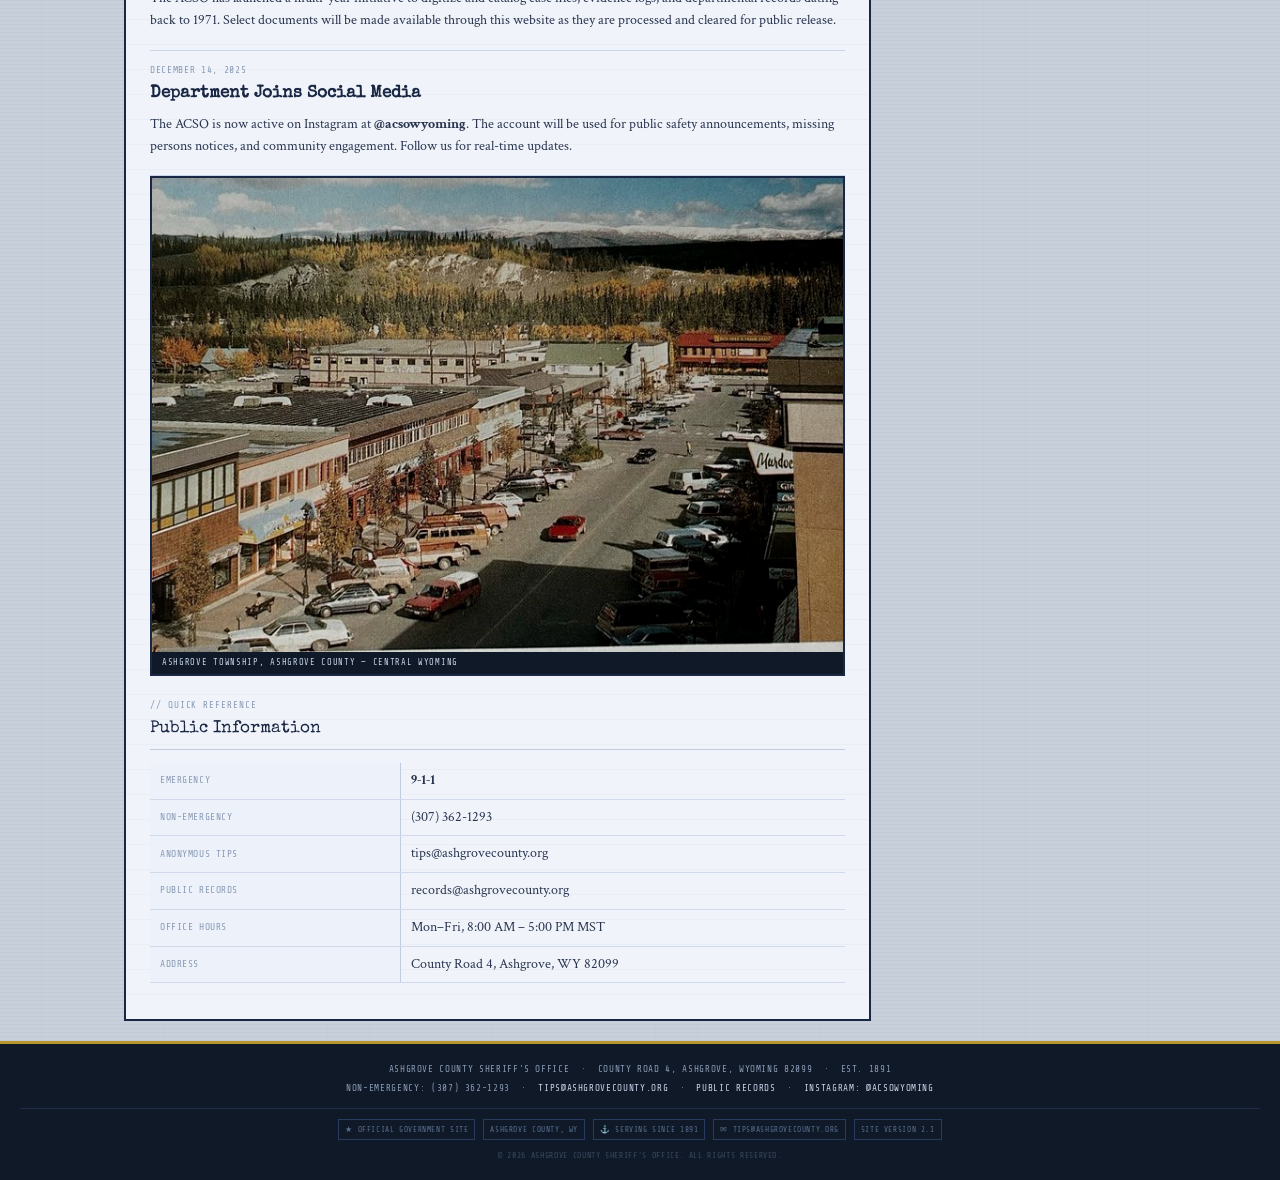
==== commit 83569842: "Update index.html" ====
--- a/index.html
+++ b/index.html
@@ -110,7 +110,11 @@
         <p>The ACSO is now active on Instagram at <strong>@acsowyoming</strong>. The account will be used for public safety announcements, missing persons notices, and community engagement. Follow us for real-time updates.</p>
       </div>
 
-      <div class="divider"></div>
+      <div class="dept-photo-wide">
+        <img src="images/home-community.jpg" alt="Ashgrove Township, Wyoming" onerror="this.parentElement.style.display='none'"/>
+        <div class="dept-photo-caption">Ashgrove Township, Ashgrove County — central Wyoming</div>
+      </div>
+
       <div class="section-title"><span>// Quick Reference</span>Public Information</div>
       <table class="info-table">
         <tr><td>Emergency</td><td><strong>9-1-1</strong></td></tr>
@@ -493,7 +497,6 @@
         <tr><td>Patrol Vehicles</td><td>8 active units</td></tr>
         <tr><td>Dispatch</td><td>24/7 — shared with Ashgrove County Fire Dept.</td></tr>
       </table>
-
       <div class="section-title"><span>// History</span>Department Timeline</div>
       <ul class="timeline">
         <li>
@@ -550,6 +553,17 @@
         </div>
       </div>
       <div class="sidebar-box">
+        <div class="sidebar-box-title">County Location</div>
+        <div class="sidebar-box-body" style="padding:0;">
+          <iframe
+            src="https://www.google.com/maps/embed?pb=!1m14!1m12!1m3!1d192000!2d-107.8242!3d42.9831!2m3!1f0!2f0!3f0!3m2!1i1024!2i768!4f13.1!5e0!3m2!1sen!2sus!4v1700000000000"
+            width="100%" height="200" style="border:none; display:block;"
+            allowfullscreen="" loading="lazy" referrerpolicy="no-referrer-when-downgrade">
+          </iframe>
+          <div style="font-family:'Share Tech Mono',monospace;font-size:0.5rem;color:var(--grey);padding:4px 8px;letter-spacing:0.06em;text-transform:uppercase;">42.98°N 107.82°W — Wind River foothills, WY</div>
+        </div>
+      </div>
+      <div class="sidebar-box">
         <div class="sidebar-box-title">Unit 4 — On Patrol</div>
         <div class="archive-photo-box">
           <img src="images/about-patrol.jpg" alt="ACSO patrol vehicle" onerror="this.parentElement.style.display='none'"/>
--- a/style.css
+++ b/style.css
@@ -671,11 +671,9 @@
       padding: 4px 8px;
     }
 
-    .archive-photo-box { overflow: hidden; }
+    .archive-photo-box {}
     .archive-photo-box img {
       width: 100%;
-      height: 120px;
-      object-fit: cover;
       display: block;
       filter: grayscale(1) contrast(1.1) brightness(0.9);
     }
@@ -696,3 +694,42 @@
       filter: grayscale(1) contrast(1.05) brightness(0.9);
       position:absolute; top:0; left:0;
     }
+
+    .dept-photo-wide {
+      margin-bottom: 20px;
+      border: 2px solid var(--navy);
+    }
+    .dept-photo-wide img {
+      width: 100%;
+      display: block;
+      filter: saturate(0.75) contrast(1.05);
+    }
+    .dept-photo-caption {
+      background: var(--navy-dark);
+      color: var(--grey-light);
+      font-family: 'Share Tech Mono', monospace;
+      font-size: 0.54rem;
+      letter-spacing: 0.08em;
+      text-transform: uppercase;
+      padding: 4px 10px;
+    }
+
+    .pr-inline-photo {
+      margin: 14px 0;
+      border: 1px solid var(--navy);
+    }
+    .pr-inline-photo img {
+      width: 100%;
+      display: block;
+      filter: saturate(0.8) contrast(1.05);
+    }
+    .pr-inline-caption {
+      background: var(--navy-dark);
+      color: var(--grey);
+      font-family: 'Share Tech Mono', monospace;
+      font-size: 0.52rem;
+      letter-spacing: 0.07em;
+      text-transform: uppercase;
+      padding: 3px 8px;
+      font-style: italic;
+    }
